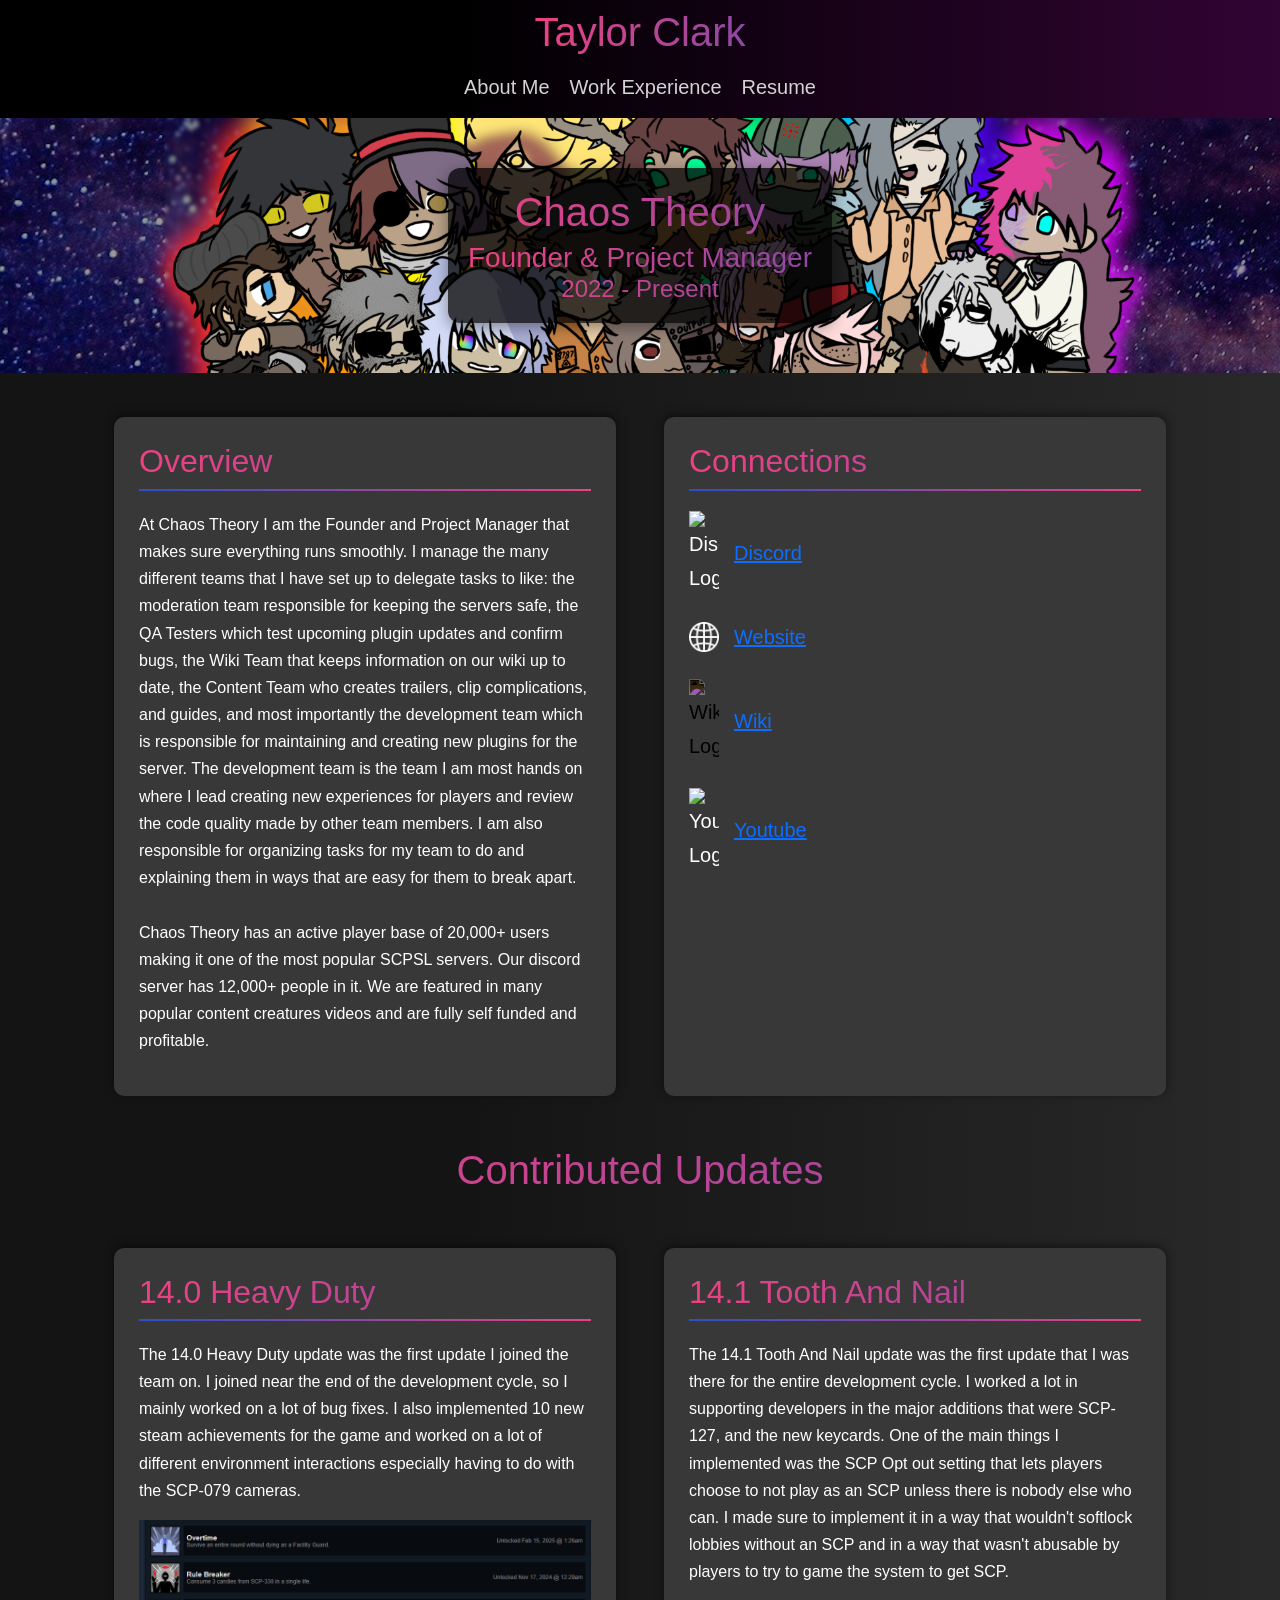
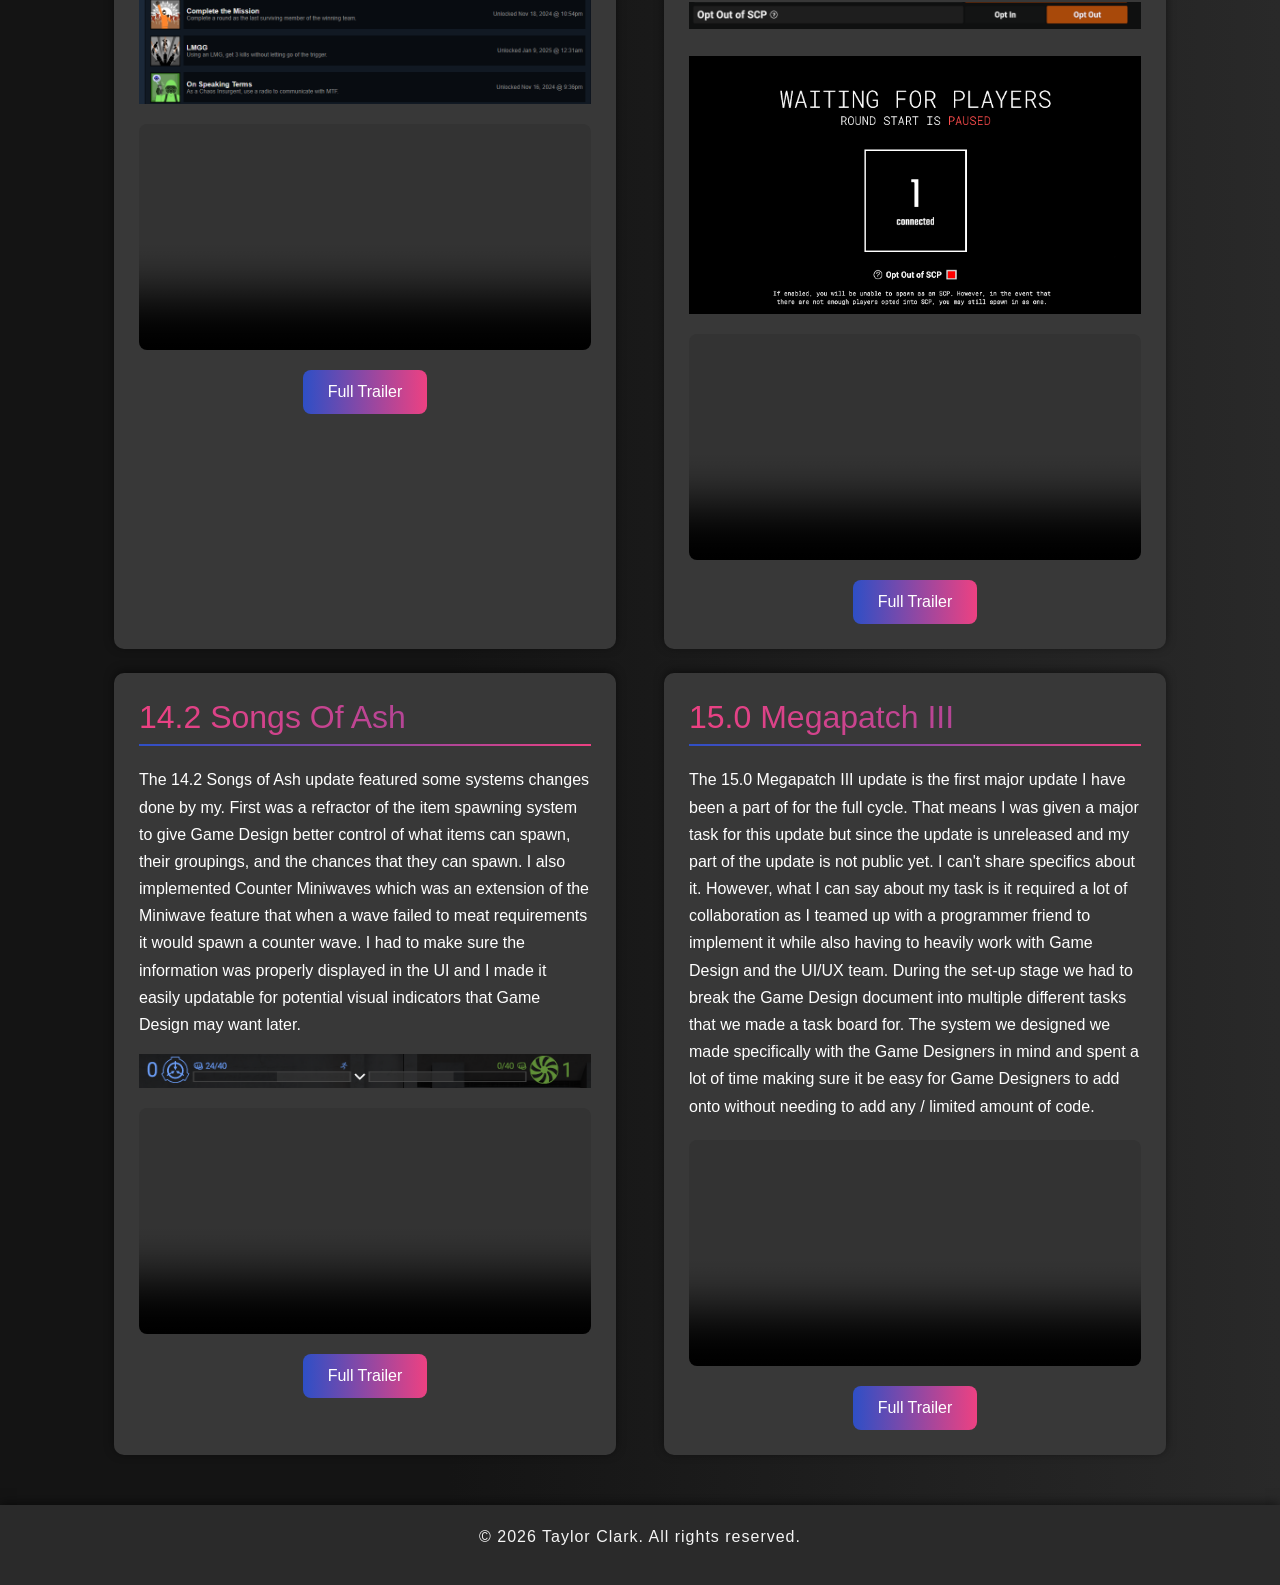
==== chaostheory.html @ 3a12a205 "chaos theory banner, overview, and connections section" ====
<!doctype html>
<html lang="en">

<!--
WRITTEN BY: Taylor Clark
EMAIL: clarktm1@uci.edu
-->

<head>
    <meta charset="utf-8">
    <meta name="author" content="Taylor Clark">
    <meta name="description" content="Chaos Theory Experience">
    <link rel="stylesheet" href="https://cdn.jsdelivr.net/npm/bootstrap@5.3.3/dist/css/bootstrap.min.css" integrity="sha384-QWTKZyjpPEjISv5WaRU9OFeRpok6YctnYmDr5pNlyT2bRjXh0JMhjY6hW+ALEwIH" crossorigin="anonymous">
    <link rel="stylesheet" href="style.css">
    <meta name="viewport" content="width=device-width, initial-scale=1">
    <title>Chaos Theory</title>
</head>

<body>
<header class="sticky-top">
    <nav class="navbar purple-black-gradient">
        <section class="container-fluid top-bar">
            <h1>Taylor Clark</h1>

            <ul class="navbar-nav navigation flex-row">
                <li class="nav-item">
                    <a class="nav-link" href="index.html">About Me</a>
                </li>
                <li class="nav-item">
                    <a class="nav-link" href="work_experience.html">Work Experience</a>
                </li>
                <li class="nav-item">
                    <a class="nav-link" href="resume.html">Resume</a>
                </li>
            </ul>
        </section>
    </nav>
</header>

<main>
    <section class="chaos-theory-banner">
        <div class="content-box ">
            <h1 class="subpage-headers">Chaos Theory</h1>
            <h3 class="secondary-subpage-headers">Founder & Project Manager</h3>
            <h4 class="secondary-subpage-headers">2022 - Present</h4>
        </div>
    </section>

    <div class="container-fluid px-4 px-lg-8">
        <section class="row gx-5 gy-4 info-container page-container about-row">
            <section class="col-md-12 col-lg-6">
                <section class="about-box">
                    <div class="about-title">
                        <h2>Overview</h2>
                        <div class="title-line"></div>
                    </div>
                    <p>
                        At Chaos Theory I am the Founder and Project Manager that makes sure everything runs smoothly.
                        I manage the many different teams that I have set up to delegate tasks to like: the moderation team
                        responsible for keeping the servers safe, the QA Testers which test upcoming plugin updates and
                        confirm bugs, the Wiki Team that keeps information on our wiki up to date, the Content Team who
                        creates trailers, clip complications, and guides, and most importantly the development team which
                        is responsible for maintaining and creating new plugins for the server. The development team is
                        the team I am most hands on where I lead creating new experiences for players and review the code
                        quality made by other team members. I am also responsible for organizing tasks for my team to do
                        and explaining them in ways that are easy for them to break apart.
                        <br>
                        <br>
                        Chaos Theory has an active player base of 20,000+ users making it one of the most popular SCPSL
                        servers. Our discord server has 12,000+ people in it. We are featured in many popular content
                        creatures videos and are fully self funded and profitable.
                    </p>
                </section>
            </section>

            <section class="col-md-12 col-lg-6">
                <section class="about-box">
                    <div class="about-title">
                        <h2>Connections</h2>
                        <div class="title-line"></div>
                    </div>
                    <address class="connection-item">
                        <img src="https://cdn-icons-png.flaticon.com/512/2111/2111370.png" alt="Discord Logo">
                        <a href="https://discord.com/invite/chaostheory" target="_blank">Discord</a>
                    </address>
                    <address class="connection-item">
                        <img class="invert-color" src="images/globe.png" alt="Website Logo">
                        <a href="https://chaostheoryscp.com/" target="_blank">Website</a>
                    </address>
                    <address class="connection-item">
                        <img class="invert-color" src="images/encyclopedia.png" alt="Wiki Logo">
                        <a href="https://wiki.chaostheoryscp.com/" target="_blank">Wiki</a>
                    </address>
                    <address class="connection-item">
                        <img src="https://cdn-icons-png.flaticon.com/512/1384/1384060.png" alt="Youtube Logo">
                        <a href="https://www.youtube.com/@chaostheoryscp" target="_blank">Youtube</a>
                    </address>
                </section>
            </section>

            <h1 class="floating-headers">Contributed Updates</h1>
            <section class="col-md-12 col-lg-6">
                <section class="about-box">
                    <div class="about-title">
                        <h2>14.0 Heavy Duty</h2>
                        <div class="title-line"></div>
                    </div>
                    <p>
                        The 14.0 Heavy Duty update was the first update I joined the team on. I joined near the end
                        of the development cycle, so I mainly worked on a lot of bug fixes. I also implemented 10 new
                        steam achievements for the game and worked on a lot of different environment interactions
                        especially having to do with the SCP-079 cameras.
                    </p>

                    <img src="images/achievements.png" alt="Showcase of Achievements Taylor implemented in SCPSL.">

                    <video class="video" controls  aria-label="14.0 Heavy Duty Trailer">
                        <source src="videos/HeavyDutyTrailer.mp4" type="video/mp4">

                        Sorry, your browser doesn't support HTML5 video.
                        You can <a href="videos/HeavyDutyTrailer.mp4">download the video</a>
                        instead.
                    </video>

                    <a href="https://youtu.be/aLI9t8GYOzk?si=n07PPAjN-W9V84Wl" target="_blank" class="btn more-info-btn">
                        Full Trailer
                    </a>
                </section>
            </section>

            <section class="col-md-12 col-lg-6">
                <section class="about-box">
                    <div class="about-title">
                        <h2>14.1 Tooth And Nail</h2>
                        <div class="title-line"></div>
                    </div>
                    <p>
                        The 14.1 Tooth And Nail update was the first update that I was there for the entire development cycle.
                        I worked a lot in supporting developers in the major additions that were SCP-127, and the new keycards.
                        One of the main things I implemented was the SCP Opt out setting that lets players choose to not play
                        as an SCP unless there is nobody else who can. I made sure to implement it in a way that wouldn't softlock
                        lobbies without an SCP and in a way that wasn't abusable by players to try to game the system to get SCP.
                    </p>

                    <img src="images/OptOutSetting.png" alt="The SCP Opt Out setting.">
                    <br>
                    <img src="images/InGameOptOut.png" alt="The SCP Opt Out in the waiting for players menu.">

                    <video class="video" controls  aria-label="14.1 Tooth And Nail Trailer">
                        <source src="videos/ToothAndNailTrailer.mp4" type="video/mp4">

                        Sorry, your browser doesn't support HTML5 video.
                        You can <a href="videos/ToothAndNailTrailer.mp4">download the video</a>
                        instead.
                    </video>

                    <a href="https://www.youtube.com/watch?v=jAow1A6c5iw" target="_blank" class="btn more-info-btn">
                        Full Trailer
                    </a>
                </section>
            </section>

            <section class="col-md-12 col-lg-6">
                <section class="about-box">
                    <div class="about-title">
                        <h2>14.2 Songs Of Ash</h2>
                        <div class="title-line"></div>
                    </div>
                    <p>
                        The 14.2 Songs of Ash update featured some systems changes done by my. First was a refractor of the
                        item spawning system to give Game Design better control of what items can spawn, their groupings,
                        and the chances that they can spawn. I also implemented Counter Miniwaves which was an extension of
                        the Miniwave feature that when a wave failed to meat requirements it would spawn a counter wave.
                        I had to make sure the information was properly displayed in the UI and I made it easily updatable
                        for potential visual indicators that Game Design may want later.
                    </p>

                    <img src="images/SpawningUI.png" alt="The spawning UI.">

                    <video class="video" controls  aria-label="14.2 Songs Of Ash Trailer">
                        <source src="videos/SongsOfAshTrailer.mp4" type="video/mp4">

                        Sorry, your browser doesn't support HTML5 video.
                        You can <a href="videos/SongsOfAshTrailer.mp4">download the video</a>
                        instead.
                    </video>

                    <a href="https://youtu.be/UJ3JZ_qkdPk?si=FWY4qtuZI3A_daVr" target="_blank" class="btn more-info-btn">
                        Full Trailer
                    </a>
                </section>
            </section>

            <section class="col-md-12 col-lg-6">
                <section class="about-box">
                    <div class="about-title">
                        <h2>15.0 Megapatch III</h2>
                        <div class="title-line"></div>
                    </div>
                    <p>
                        The 15.0 Megapatch III update is the first major update I have been a part of for the full cycle.
                        That means I was given a major task for this update but since the update is unreleased and my part
                        of the update is not public yet. I can't share specifics about it. However, what I can say about my
                        task is it required a lot of collaboration as I teamed up with a programmer friend to implement it
                        while also having to heavily work with Game Design and the UI/UX team. During the set-up stage
                        we had to break the Game Design document into multiple different tasks that we made a task board for.
                        The system we designed we made specifically with the Game Designers in mind and spent a lot of time
                        making sure it be easy for Game Designers to add onto without needing to add any / limited amount of code.
                    </p>

                    <video class="video" controls  aria-label="15.0 Megapatch III Trailer">
                        <source src="videos/MegapatchIIITrailer.mp4" type="video/mp4">

                        Sorry, your browser doesn't support HTML5 video.
                        You can <a href="videos/MegapatchIIITrailer.mp4">download the video</a>
                        instead.
                    </video>

                    <a href="https://youtu.be/OaZKmlEB6w8?si=xl-ljCcSuPhFt-HS" target="_blank" class="btn more-info-btn">
                        Full Trailer
                    </a>
                </section>
            </section>

        </section>
    </div>
</main>

<footer>
    <p>&copy; 2026 Taylor Clark. All rights reserved.</p>
</footer>
</body>
</html>
---- style.css ----
body {
    font-family: 'Raleway', sans-serif;
    background: linear-gradient(
            to right,
            #141414 0%,
            #141414 35%,
            #292929 100%);
    min-height: 100vh;
    display: flex;
    flex-direction: column;
}

main {
    flex: 1;
}

.purple-black-gradient {
    background: linear-gradient(
            to right,
            black 0%,
            black 35%,
            #310433 100%);
}

.scpsl-banner {
    background-image: url("images/scpsl_banner.jpg");
    background-size: cover;
    background-position: center;
    background-repeat: no-repeat;

    width: 100%;
    min-height: 200px;

    display: flex;
    align-items: center;
    justify-content: center;

    text-align: center;
}

.chaos-theory-banner {
    background-image: url("images/ChaosTheoryBanner.png");
    background-size: cover;
    background-position: center 30%;
    background-repeat: no-repeat;

    width: 100%;
    min-height: 200px;

    display: flex;
    align-items: center;
    justify-content: center;
    padding: 50px;

    text-align: center;
}

.content-box {
    padding: 20px;
    background: rgba(0, 0, 0, 0.75);
    border-radius: 12px;
    box-shadow: 0 4px 15px rgba(0, 0, 0, 0.4);
    text-align: center;
}

.top-bar {
    display: flex;
    flex-direction: column;
    align-items: center;
}

.navigation {
    gap: 20px;
    font-size: 20px;
}

.navigation .nav-link {
    color: #D3D3D3;
    transition: color 0.2s ease;
}

.navigation .nav-link:hover {
    color: #A9A9A9;
}

.navigation .nav-link.active {
    color: white;
}

.info-container {
    display: flex;
    justify-content: space-between;
}

.page-container {
    padding-left: 90px;
    padding-right: 90px;
}

.about-box {
    background-color: #383838;
    color: white;
    padding: 25px;
    border-radius: 10px;
    line-height: 1.7;
    text-align: left;
    height: 100%;
    transition: transform 0.3s ease;
    box-shadow: 0 -2px 10px rgba(0, 0, 0, 0.5);
}

.about-box:hover {
    transform: translateY(-8px) scale(1.02);
}

.about-row {
    margin-top: 20px;
}

.about-title {
    margin-bottom: 20px;
}

.about-title h2 {
    margin-bottom: 8px;
}

.title-line {
    height: 2px;
    width: 100%;
    background: linear-gradient(to right, #2E4FC6, #ED4182);
}

.invert-color {
    filter: invert(1);
}

.connection-item {
    display: flex;
    align-items: center;
    justify-content: flex-start;
    font-size: 20px;
    margin: 0 0 25px 0;
}

.connection-item img {
    width: 30px;
    height: 30px;
    margin-right: 15px;
    flex-shrink: 0;
}

.connection-item p {
    margin: 0;
}

.small-box {
    background-color: #383838;
    color: white;
    padding: 25px;
    border-radius: 10px;
    line-height: 1.7;
    text-align: center;
    height: 100%;
    transition: transform 0.3s ease;
    box-shadow: 0 -2px 10px rgba(0, 0, 0, 0.5);
}

.small-box:hover {
    transform: translateY(-8px) scale(1.02);
}

.small-box p {
    margin-bottom: 0;
}

.floating-headers {
    margin-top: 50px;
    margin-bottom: 30px;
    text-align: center;
}

.subpage-headers {
    margin: 0 0 5px;
    text-align: center;
}

.secondary-subpage-headers {
    margin: 0;
    text-align: center;
}

.video {
    display: block;
    width: 100%;
    max-width: 600px;
    height: auto;
    margin: 20px auto 0;
    border-radius: 8px;
}

.youtube-video {
    width: 100%;
    aspect-ratio: 16 / 9;
    margin: 20px auto 0;
}

.youtube-video iframe {
    width: 100%;
    height: 100%;
    border: none;
    border-radius: 8px;
}

.about-box img {
    max-width: 100%;
    height: auto;
    display: block;
}

.more-info-btn {
    display: block;
    width: fit-content;
    margin: 20px auto 0;
    padding: 10px 25px;

    background: linear-gradient(90deg, #2E4FC6, #ED4182);
    color: white;
    border: none;
    border-radius: 8px;

    text-decoration: none;
    transition: transform 0.3s ease, opacity 0.3s ease;
}

.more-info-btn:hover {
    color: white;
    opacity: 0.85;
    transform: translateY(-3px);
}


h1, h2, h3, h4 {
    background: linear-gradient(270deg, #2E4FC6, #ED4182);
    background-size: 200% 200%;
    -webkit-background-clip: text;
    -webkit-text-fill-color: transparent;
    animation: gradient-fade 6s ease infinite;
}

footer {
    margin-top: 50px;
    background: #2a2a2a;
    padding: 20px;
    color: #f5f5f5;
    position: relative;
    width: 100%;
    text-align: center;
    font-size: 1em;
    letter-spacing: 1px;
    box-shadow: 0 -2px 10px rgba(0, 0, 0, 0.5);
}

@keyframes gradient-fade {
    0% {
        background-position: 0 50%;
    }
    50% {
        background-position: 100% 50%;
    }
    100% {
        background-position: 0 50%;
    }
}
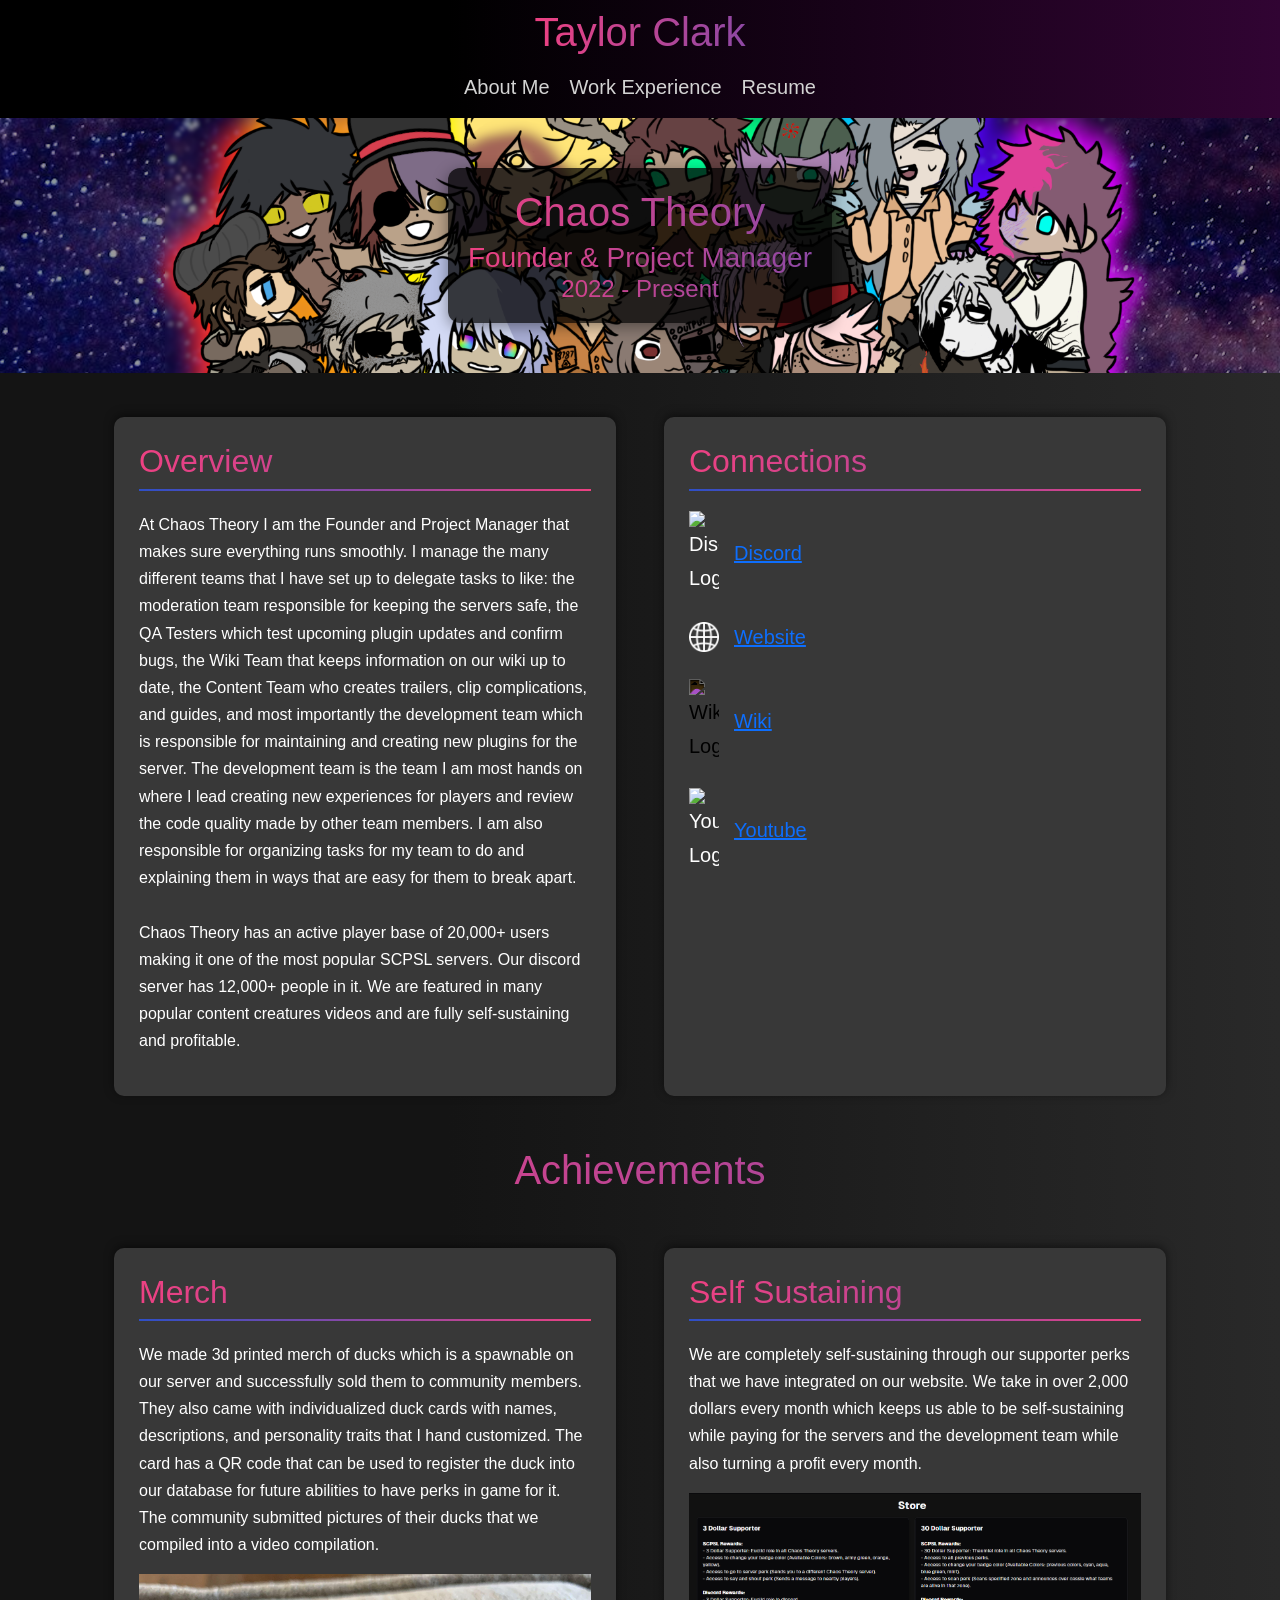
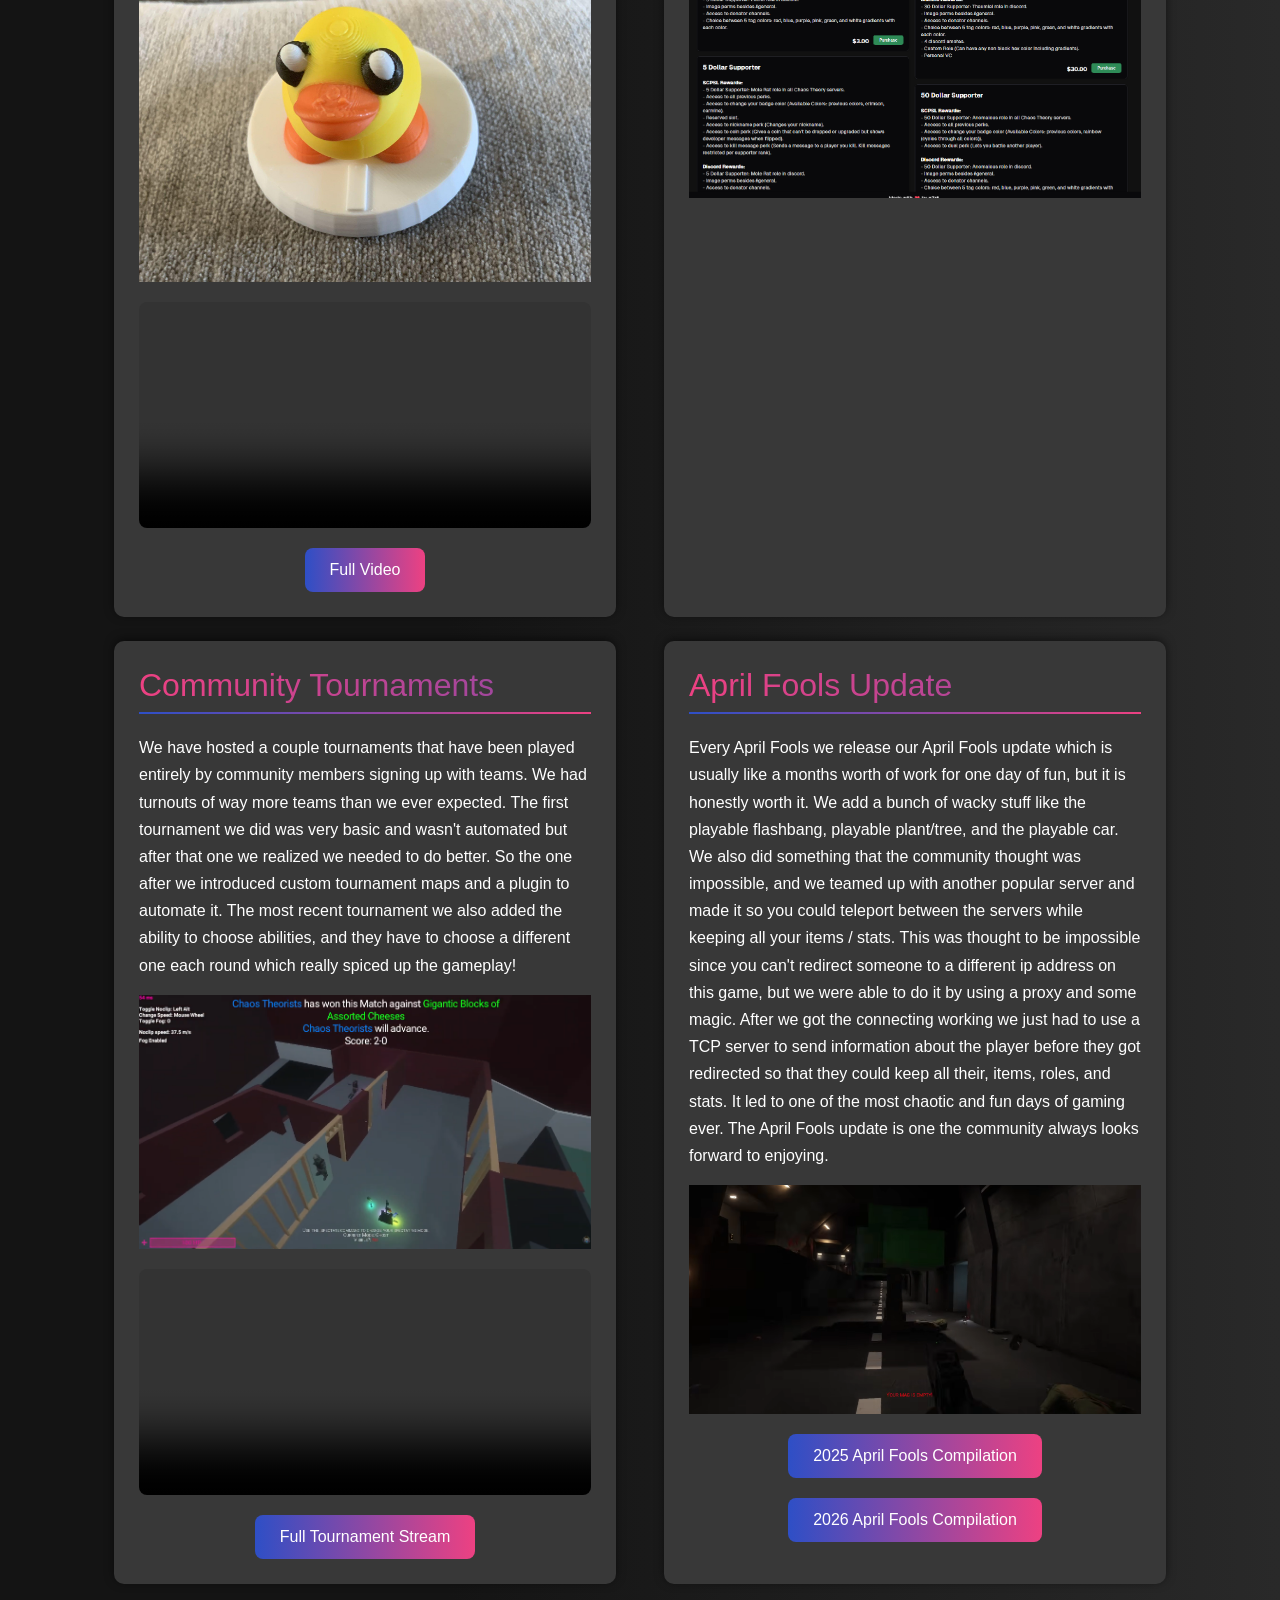
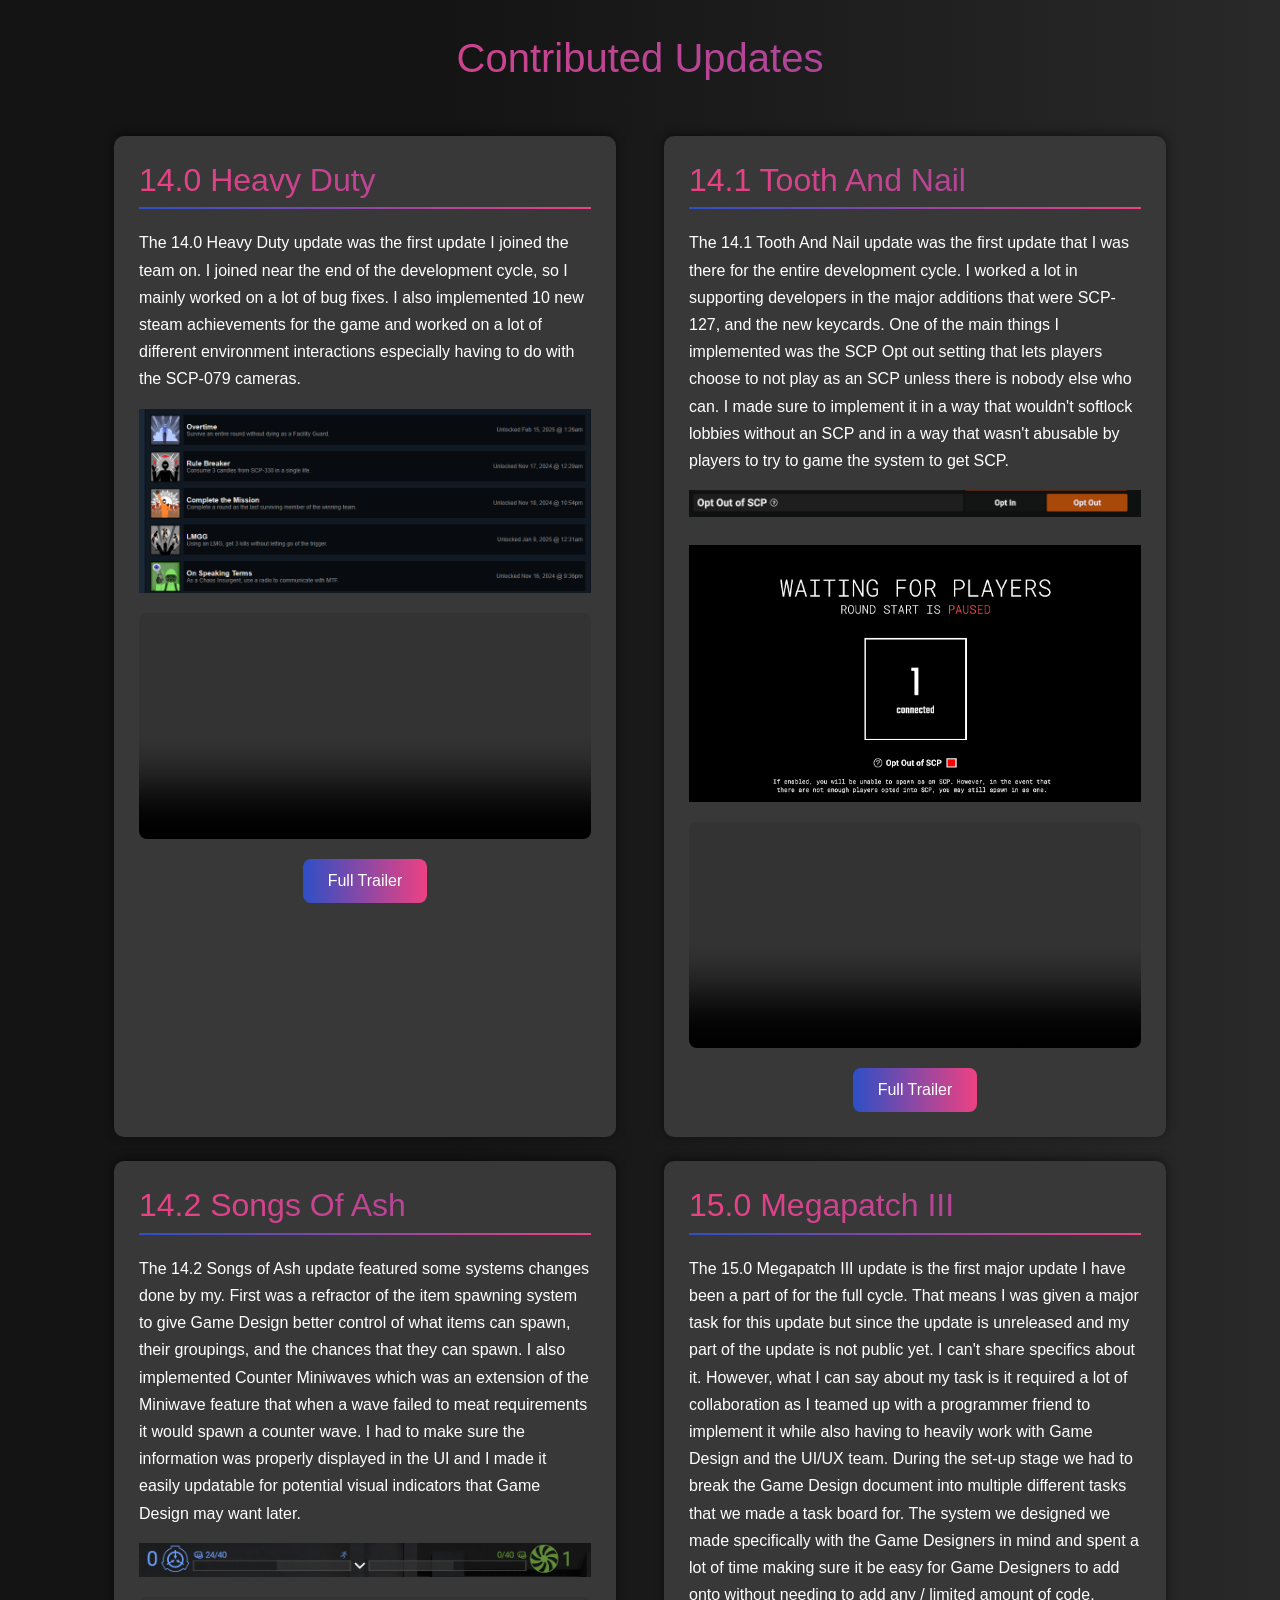
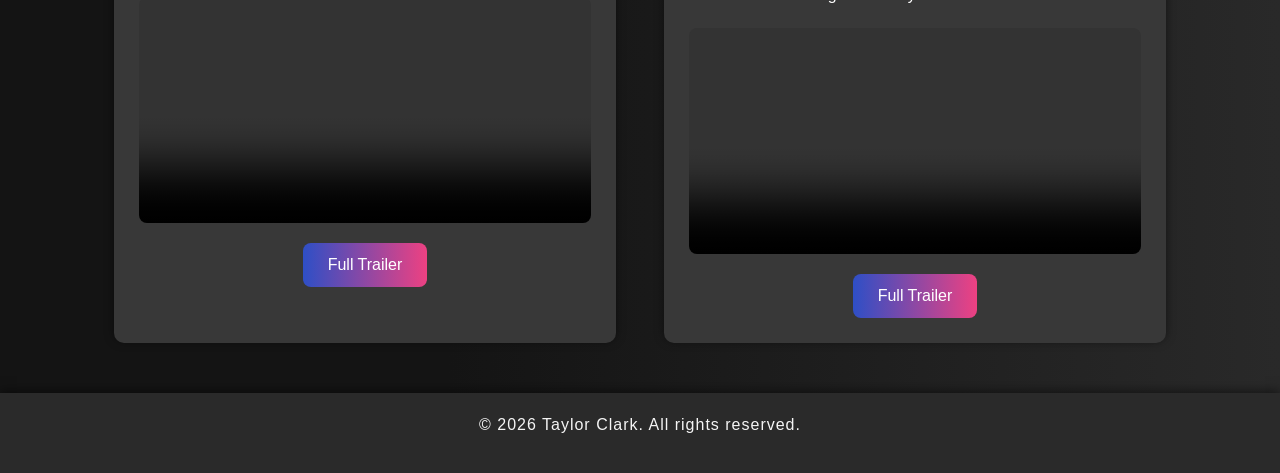
==== commit 3ff7d56e: "add achievements" ====
--- a/chaostheory.html
+++ b/chaostheory.html
@@ -68,7 +68,7 @@
                         <br>
                         Chaos Theory has an active player base of 20,000+ users making it one of the most popular SCPSL
                         servers. Our discord server has 12,000+ people in it. We are featured in many popular content
-                        creatures videos and are fully self funded and profitable.
+                        creatures videos and are fully self-sustaining and profitable.
                     </p>
                 </section>
             </section>
@@ -98,6 +98,115 @@
                 </section>
             </section>
 
+            <h1 class="floating-headers">Achievements</h1>
+            <section class="col-md-12 col-lg-6">
+                <section class="about-box">
+                    <div class="about-title">
+                        <h2>Merch</h2>
+                        <div class="title-line"></div>
+                    </div>
+                    <p>
+                        We made 3d printed merch of ducks which is a spawnable on our server and successfully sold them
+                        to community members. They also came with individualized duck cards with names, descriptions,
+                        and personality traits that I hand customized. The card has a QR code that can be used to register
+                        the duck into our database for future abilities to have perks in game for it. The community
+                        submitted pictures of their ducks that we compiled into a video compilation.
+                    </p>
+
+                    <img src="images/DuckMerch.png" alt="Duck Merch.">
+
+                    <video class="video" controls  aria-label="Duck Merch Compilation">
+                        <source src="videos/MerchCompilation.mp4" type="video/mp4">
+
+                        Sorry, your browser doesn't support HTML5 video.
+                        You can <a href="videos/MerchCompilation.mp4">download the video</a>
+                        instead.
+                    </video>
+
+                    <a href="https://www.youtube.com/watch?v=xW4M3vOkTR4" target="_blank" class="btn more-info-btn">
+                        Full Video
+                    </a>
+                </section>
+            </section>
+
+            <section class="col-md-12 col-lg-6">
+                <section class="about-box">
+                    <div class="about-title">
+                        <h2>Self Sustaining</h2>
+                        <div class="title-line"></div>
+                    </div>
+                    <p>
+                        We are completely self-sustaining through our supporter perks that we have integrated on our website.
+                        We take in over 2,000 dollars every month which keeps us able to be self-sustaining while paying for
+                        the servers and the development team while also turning a profit every month.
+                    </p>
+
+                    <img src="images/StorePage.png" alt="Store Page showcasing supporter perks.">
+                </section>
+            </section>
+
+            <section class="col-md-12 col-lg-6">
+                <section class="about-box">
+                    <div class="about-title">
+                        <h2>Community Tournaments</h2>
+                        <div class="title-line"></div>
+                    </div>
+                    <p>
+                        We have hosted a couple tournaments that have been played entirely by community members signing
+                        up with teams. We had turnouts of way more teams than we ever expected. The first tournament we
+                        did was very basic and wasn't automated but after that one we realized we needed to do better.
+                        So the one after we introduced custom tournament maps and a plugin to automate it. The most recent
+                        tournament we also added the ability to choose abilities, and they have to choose a different one
+                        each round which really spiced up the gameplay!
+                    </p>
+
+                    <img src="images/TournamentScreenshot.png" alt="Screenshot from the Tournament.">
+
+                    <video class="video" controls  aria-label="Tournament Demonstration">
+                        <source src="videos/TournamentDemo.mp4" type="video/mp4">
+
+                        Sorry, your browser doesn't support HTML5 video.
+                        You can <a href="videos/TournamentDemo.mp4">download the video</a>
+                        instead.
+                    </video>
+
+                    <a href="https://www.youtube.com/live/VeZpamTlN48?si=c21M3wDBYgr09LFf" target="_blank" class="btn more-info-btn">
+                        Full Tournament Stream
+                    </a>
+                </section>
+            </section>
+
+            <section class="col-md-12 col-lg-6">
+                <section class="about-box">
+                    <div class="about-title">
+                        <h2>April Fools Update</h2>
+                        <div class="title-line"></div>
+                    </div>
+                    <p>
+                        Every April Fools we release our April Fools update which is usually like a months worth of work
+                        for one day of fun, but it is honestly worth it. We add a bunch of wacky stuff like the playable
+                        flashbang, playable plant/tree, and the playable car. We also did something that the community
+                        thought was impossible, and we teamed up with another popular server and made it so you could
+                        teleport between the servers while keeping all your items / stats. This was thought to be impossible
+                        since you can't redirect someone to a different ip address on this game, but we were able to do it
+                        by using a proxy and some magic. After we got the connecting working we just had to use a TCP server
+                        to send information about the player before they got redirected so that they could keep all their,
+                        items, roles, and stats. It led to one of the most chaotic and fun days of gaming ever. The
+                        April Fools update is one the community always looks forward to enjoying.
+                    </p>
+
+                    <img src="images/TreeAndCar.png" alt="Screenshot of the April Fools Tree and Car.">
+
+                    <a href="https://youtu.be/hUpsrLMxHRw?si=KavT8Zpk__A1poMM" target="_blank" class="btn more-info-btn">
+                        2025 April Fools Compilation
+                    </a>
+                    <a href="https://youtu.be/5ej3oO2aF6I?si=jPkeIOVr5VSZmfUv" target="_blank" class="btn more-info-btn">
+                        2026 April Fools Compilation
+                    </a>
+                </section>
+            </section>
+
+
             <h1 class="floating-headers">Contributed Updates</h1>
             <section class="col-md-12 col-lg-6">
                 <section class="about-box">
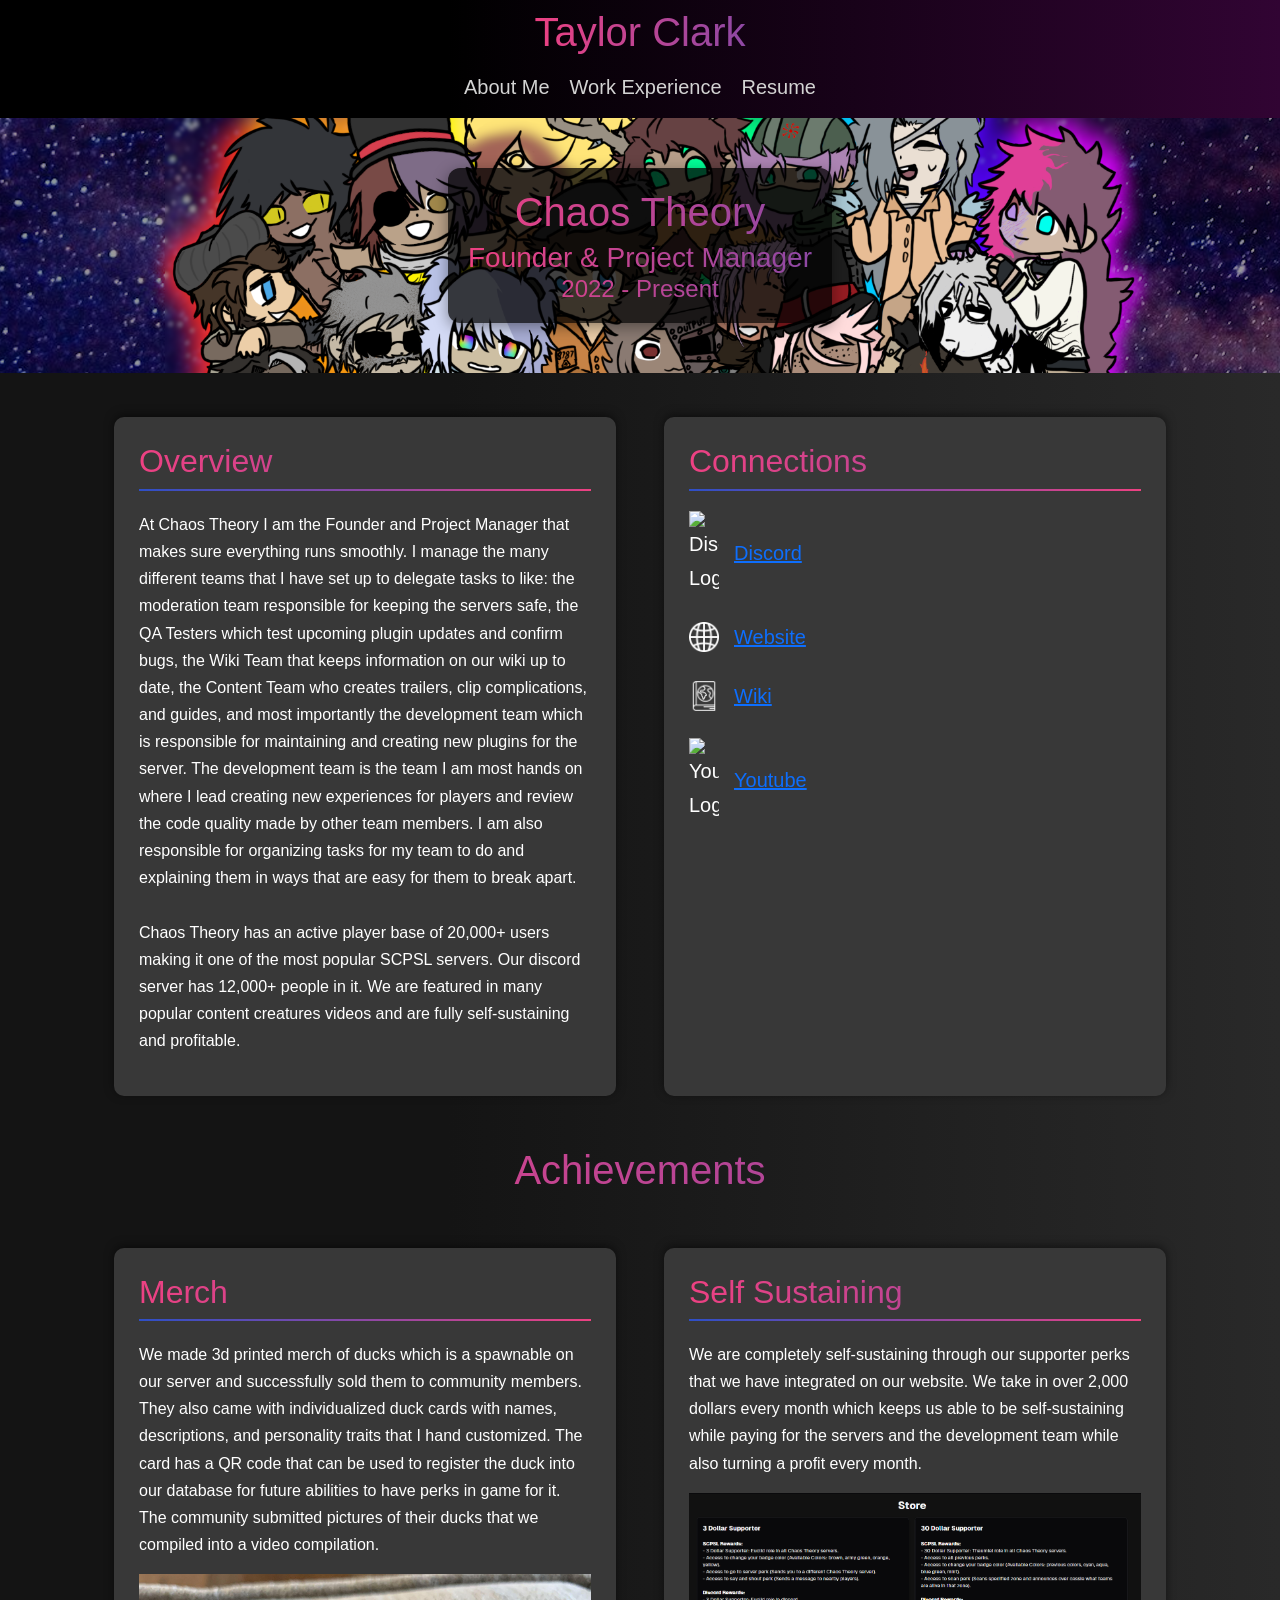
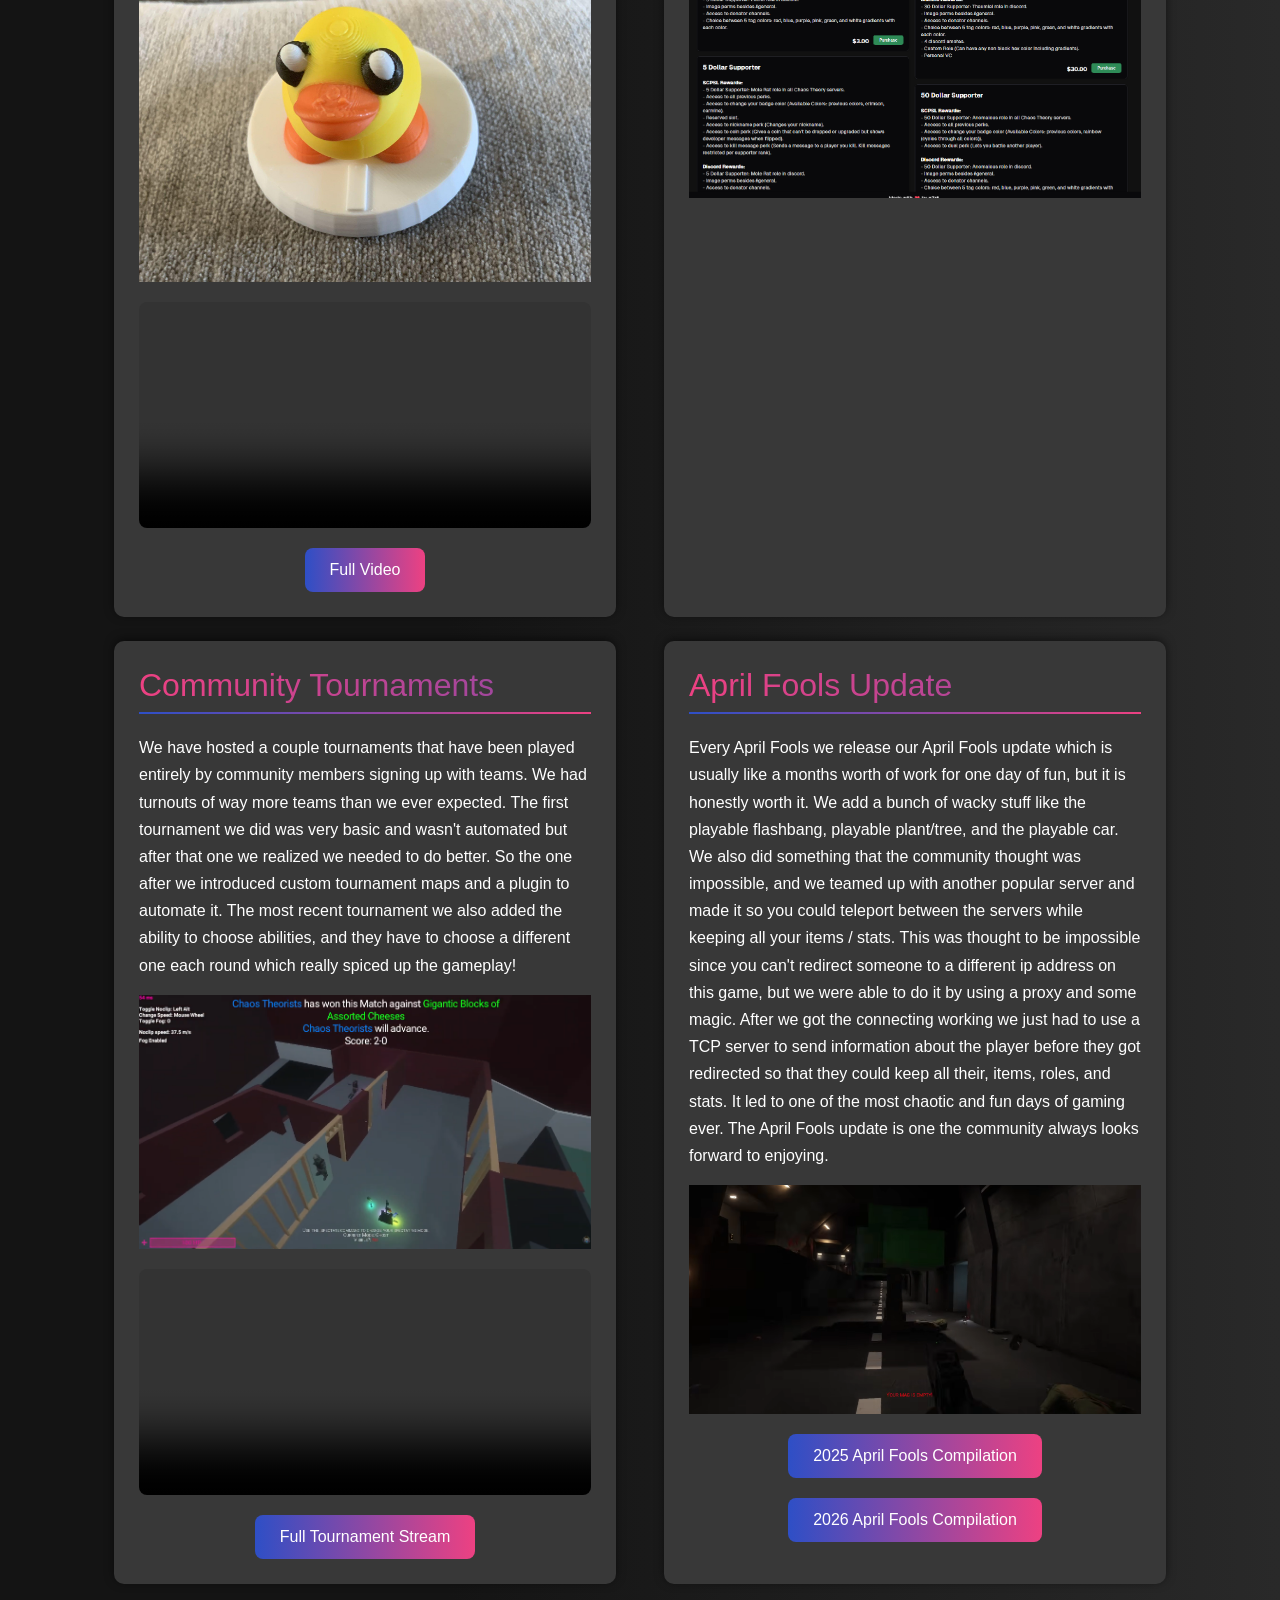
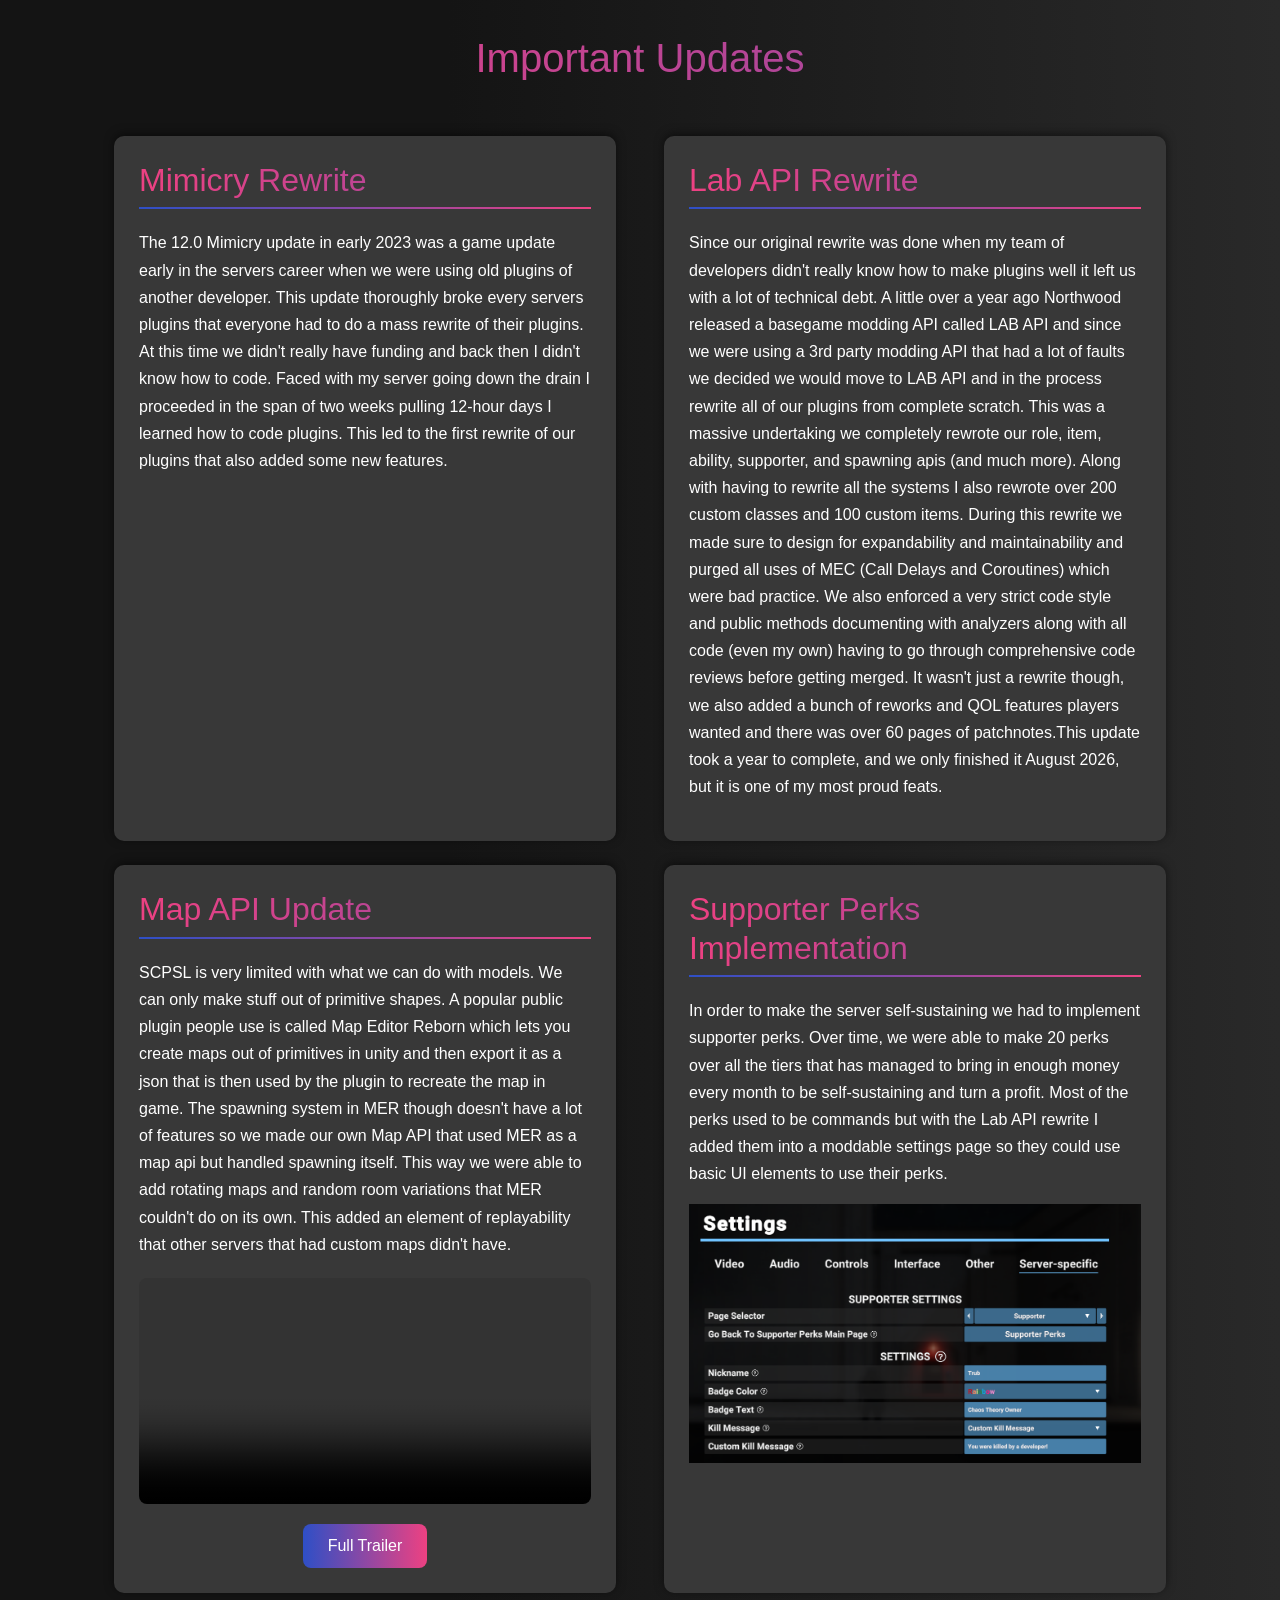
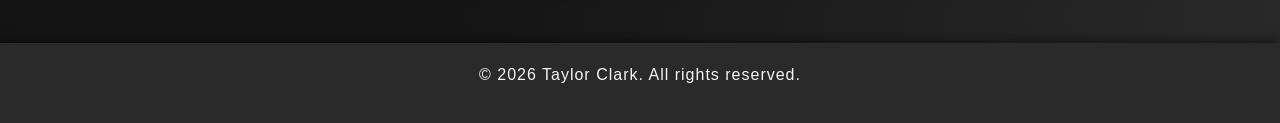
==== commit 16fdb227: "add important updates section" ====
--- a/chaostheory.html
+++ b/chaostheory.html
@@ -207,31 +207,73 @@
             </section>
 
 
-            <h1 class="floating-headers">Contributed Updates</h1>
-            <section class="col-md-12 col-lg-6">
-                <section class="about-box">
-                    <div class="about-title">
-                        <h2>14.0 Heavy Duty</h2>
-                        <div class="title-line"></div>
-                    </div>
-                    <p>
-                        The 14.0 Heavy Duty update was the first update I joined the team on. I joined near the end
-                        of the development cycle, so I mainly worked on a lot of bug fixes. I also implemented 10 new
-                        steam achievements for the game and worked on a lot of different environment interactions
-                        especially having to do with the SCP-079 cameras.
-                    </p>
-
-                    <img src="images/achievements.png" alt="Showcase of Achievements Taylor implemented in SCPSL.">
-
-                    <video class="video" controls  aria-label="14.0 Heavy Duty Trailer">
-                        <source src="videos/HeavyDutyTrailer.mp4" type="video/mp4">
+            <h1 class="floating-headers">Important Updates</h1>
+            <section class="col-md-12 col-lg-6">
+                <section class="about-box">
+                    <div class="about-title">
+                        <h2>Mimicry Rewrite</h2>
+                        <div class="title-line"></div>
+                    </div>
+                    <p>
+                        The 12.0 Mimicry update in early 2023 was a game update early in the servers career when we were using old plugins
+                        of another developer. This update thoroughly broke every servers plugins that everyone had to do
+                        a mass rewrite of their plugins. At this time we didn't really have funding and back then I didn't
+                        know how to code. Faced with my server going down the drain I proceeded in the span of two weeks
+                        pulling 12-hour days I learned how to code plugins. This led to the first rewrite of our plugins
+                        that also added some new features.
+                    </p>
+                </section>
+            </section>
+
+            <section class="col-md-12 col-lg-6">
+                <section class="about-box">
+                    <div class="about-title">
+                        <h2>Lab API Rewrite</h2>
+                        <div class="title-line"></div>
+                    </div>
+                    <p>
+                        Since our original rewrite was done when my team of developers didn't really know how to make
+                        plugins well it left us with a lot of technical debt. A little over a year ago Northwood released
+                        a basegame modding API called LAB API and since we were using a 3rd party modding API that had
+                        a lot of faults we decided we would move to LAB API and in the process rewrite all of our plugins
+                        from complete scratch. This was a massive undertaking we completely rewrote our role, item, ability,
+                        supporter, and spawning apis (and much more). Along with having to rewrite all the systems I also
+                        rewrote over 200 custom classes and 100 custom items. During this rewrite we made sure to design
+                        for expandability and maintainability and purged all uses of MEC (Call Delays and Coroutines) which
+                        were bad practice. We also enforced a very strict code style and public methods documenting with
+                        analyzers along with all code (even my own) having to go through comprehensive code reviews before
+                        getting merged. It wasn't just a rewrite though, we also added a bunch of reworks and QOL features
+                        players wanted and there was over 60 pages of patchnotes.This update took a year to complete,
+                        and we only finished it August 2026, but it is one of my most proud feats.
+                    </p>
+                </section>
+            </section>
+
+            <section class="col-md-12 col-lg-6">
+                <section class="about-box">
+                    <div class="about-title">
+                        <h2>Map API Update</h2>
+                        <div class="title-line"></div>
+                    </div>
+                    <p>
+                        SCPSL is very limited with what we can do with models. We can only make stuff out of primitive
+                        shapes. A popular public plugin people use is called Map Editor Reborn which lets you create
+                        maps out of primitives in unity and then export it as a json that is then used by the plugin
+                        to recreate the map in game. The spawning system in MER though doesn't have a lot of features
+                        so we made our own Map API that used MER as a map api but handled spawning itself. This way we
+                        were able to add rotating maps and random room variations that MER couldn't do on its own. This
+                        added an element of replayability that other servers that had custom maps didn't have.
+                    </p>
+
+                    <video class="video" controls  aria-label="Trailer of a plugin update I worked on for Chaos Theory.">>
+                        <source src="videos/MapApiTrailer.mp4" type="video/mp4">
 
                         Sorry, your browser doesn't support HTML5 video.
-                        You can <a href="videos/HeavyDutyTrailer.mp4">download the video</a>
+                        You can <a href="videos/MapApiTrailer.mp4">download the video</a>
                         instead.
                     </video>
 
-                    <a href="https://youtu.be/aLI9t8GYOzk?si=n07PPAjN-W9V84Wl" target="_blank" class="btn more-info-btn">
+                    <a href="https://www.youtube.com/watch?v=EFz2POa_9aY" target="_blank" class="btn more-info-btn">
                         Full Trailer
                     </a>
                 </section>
@@ -240,94 +282,18 @@
             <section class="col-md-12 col-lg-6">
                 <section class="about-box">
                     <div class="about-title">
-                        <h2>14.1 Tooth And Nail</h2>
-                        <div class="title-line"></div>
-                    </div>
-                    <p>
-                        The 14.1 Tooth And Nail update was the first update that I was there for the entire development cycle.
-                        I worked a lot in supporting developers in the major additions that were SCP-127, and the new keycards.
-                        One of the main things I implemented was the SCP Opt out setting that lets players choose to not play
-                        as an SCP unless there is nobody else who can. I made sure to implement it in a way that wouldn't softlock
-                        lobbies without an SCP and in a way that wasn't abusable by players to try to game the system to get SCP.
-                    </p>
-
-                    <img src="images/OptOutSetting.png" alt="The SCP Opt Out setting.">
-                    <br>
-                    <img src="images/InGameOptOut.png" alt="The SCP Opt Out in the waiting for players menu.">
-
-                    <video class="video" controls  aria-label="14.1 Tooth And Nail Trailer">
-                        <source src="videos/ToothAndNailTrailer.mp4" type="video/mp4">
-
-                        Sorry, your browser doesn't support HTML5 video.
-                        You can <a href="videos/ToothAndNailTrailer.mp4">download the video</a>
-                        instead.
-                    </video>
-
-                    <a href="https://www.youtube.com/watch?v=jAow1A6c5iw" target="_blank" class="btn more-info-btn">
-                        Full Trailer
-                    </a>
-                </section>
-            </section>
-
-            <section class="col-md-12 col-lg-6">
-                <section class="about-box">
-                    <div class="about-title">
-                        <h2>14.2 Songs Of Ash</h2>
-                        <div class="title-line"></div>
-                    </div>
-                    <p>
-                        The 14.2 Songs of Ash update featured some systems changes done by my. First was a refractor of the
-                        item spawning system to give Game Design better control of what items can spawn, their groupings,
-                        and the chances that they can spawn. I also implemented Counter Miniwaves which was an extension of
-                        the Miniwave feature that when a wave failed to meat requirements it would spawn a counter wave.
-                        I had to make sure the information was properly displayed in the UI and I made it easily updatable
-                        for potential visual indicators that Game Design may want later.
-                    </p>
-
-                    <img src="images/SpawningUI.png" alt="The spawning UI.">
-
-                    <video class="video" controls  aria-label="14.2 Songs Of Ash Trailer">
-                        <source src="videos/SongsOfAshTrailer.mp4" type="video/mp4">
-
-                        Sorry, your browser doesn't support HTML5 video.
-                        You can <a href="videos/SongsOfAshTrailer.mp4">download the video</a>
-                        instead.
-                    </video>
-
-                    <a href="https://youtu.be/UJ3JZ_qkdPk?si=FWY4qtuZI3A_daVr" target="_blank" class="btn more-info-btn">
-                        Full Trailer
-                    </a>
-                </section>
-            </section>
-
-            <section class="col-md-12 col-lg-6">
-                <section class="about-box">
-                    <div class="about-title">
-                        <h2>15.0 Megapatch III</h2>
-                        <div class="title-line"></div>
-                    </div>
-                    <p>
-                        The 15.0 Megapatch III update is the first major update I have been a part of for the full cycle.
-                        That means I was given a major task for this update but since the update is unreleased and my part
-                        of the update is not public yet. I can't share specifics about it. However, what I can say about my
-                        task is it required a lot of collaboration as I teamed up with a programmer friend to implement it
-                        while also having to heavily work with Game Design and the UI/UX team. During the set-up stage
-                        we had to break the Game Design document into multiple different tasks that we made a task board for.
-                        The system we designed we made specifically with the Game Designers in mind and spent a lot of time
-                        making sure it be easy for Game Designers to add onto without needing to add any / limited amount of code.
-                    </p>
-
-                    <video class="video" controls  aria-label="15.0 Megapatch III Trailer">
-                        <source src="videos/MegapatchIIITrailer.mp4" type="video/mp4">
-
-                        Sorry, your browser doesn't support HTML5 video.
-                        You can <a href="videos/MegapatchIIITrailer.mp4">download the video</a>
-                        instead.
-                    </video>
-
-                    <a href="https://youtu.be/OaZKmlEB6w8?si=xl-ljCcSuPhFt-HS" target="_blank" class="btn more-info-btn">
-                        Full Trailer
-                    </a>
+                        <h2>Supporter Perks Implementation</h2>
+                        <div class="title-line"></div>
+                    </div>
+                    <p>
+                        In order to make the server self-sustaining we had to implement supporter perks. Over time, we
+                        were able to make 20 perks over all the tiers that has managed to bring in enough money every
+                        month to be self-sustaining and turn a profit. Most of the perks used to be commands but with
+                        the Lab API rewrite I added them into a moddable settings page so they could use basic UI elements
+                        to use their perks.
+                    </p>
+
+                    <img src="images/SupporterSettings.png" alt="Showcase of some supporter settings.">
                 </section>
             </section>
 
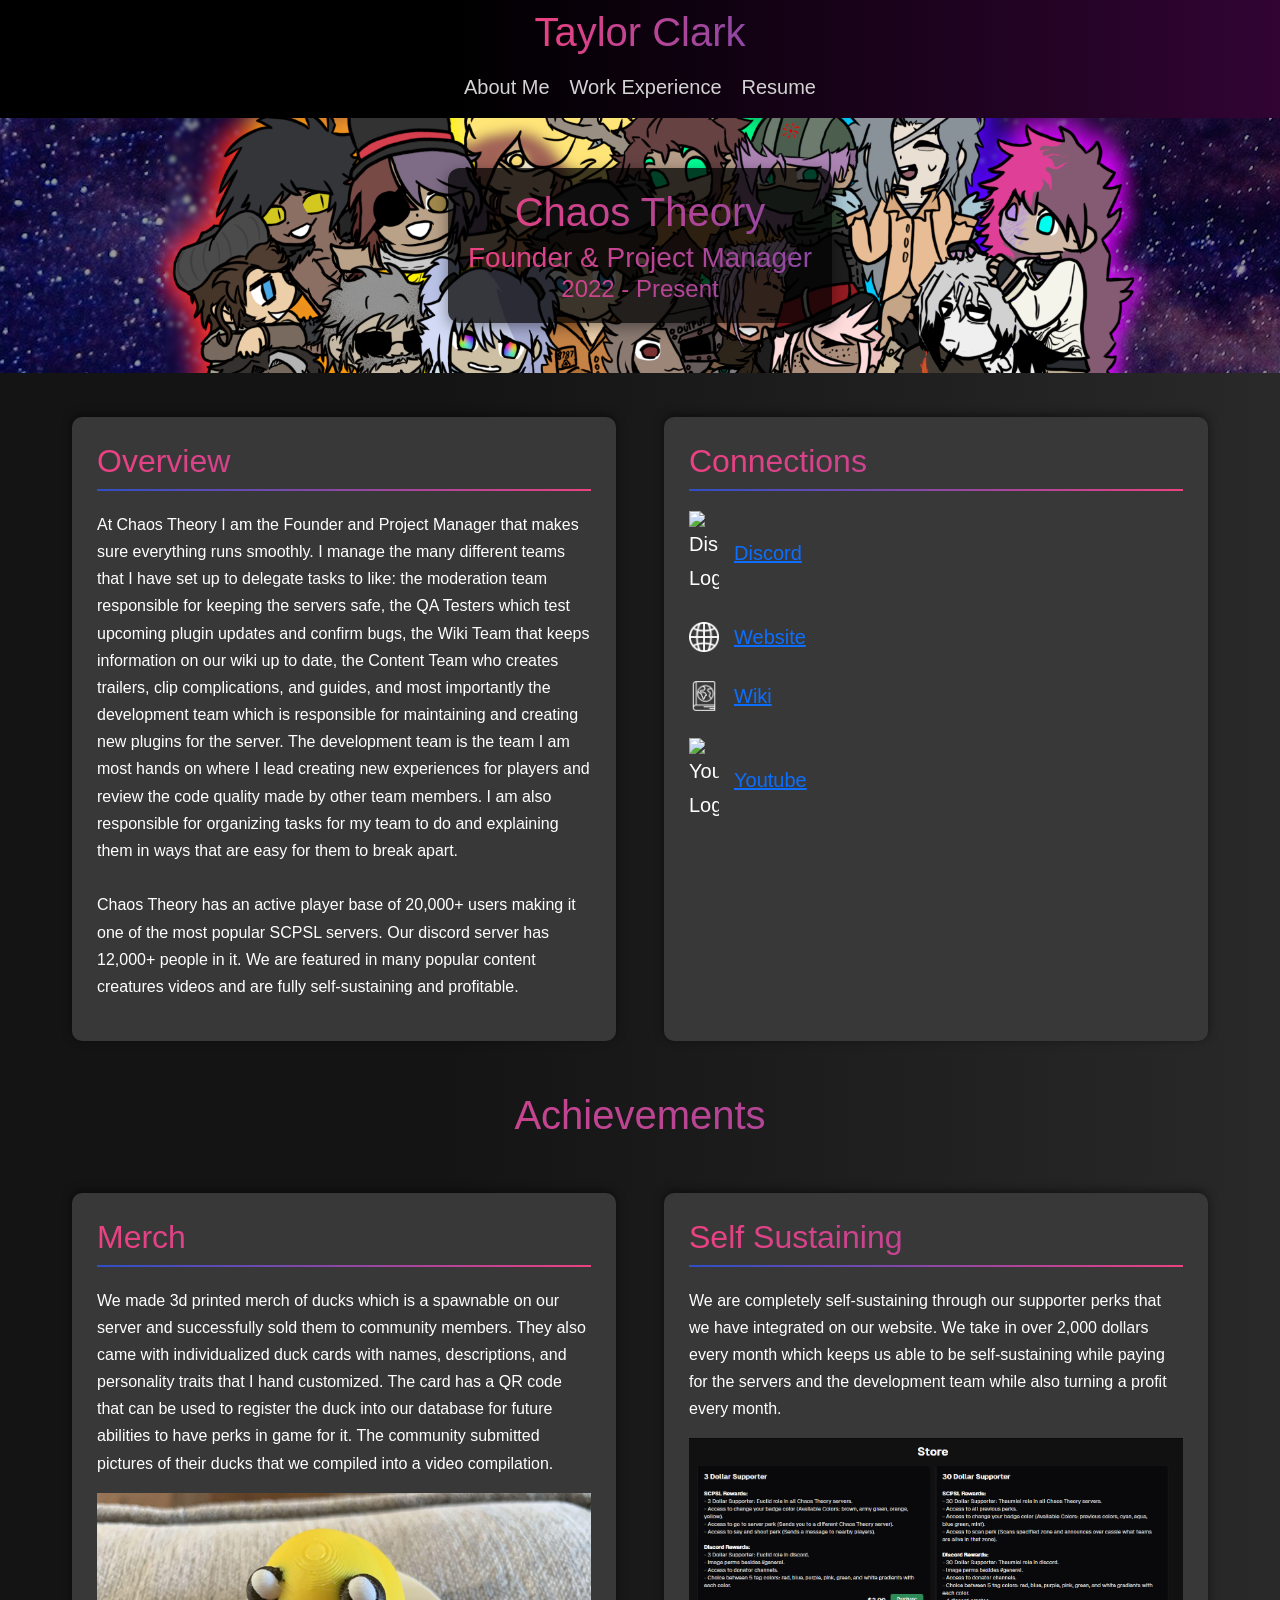
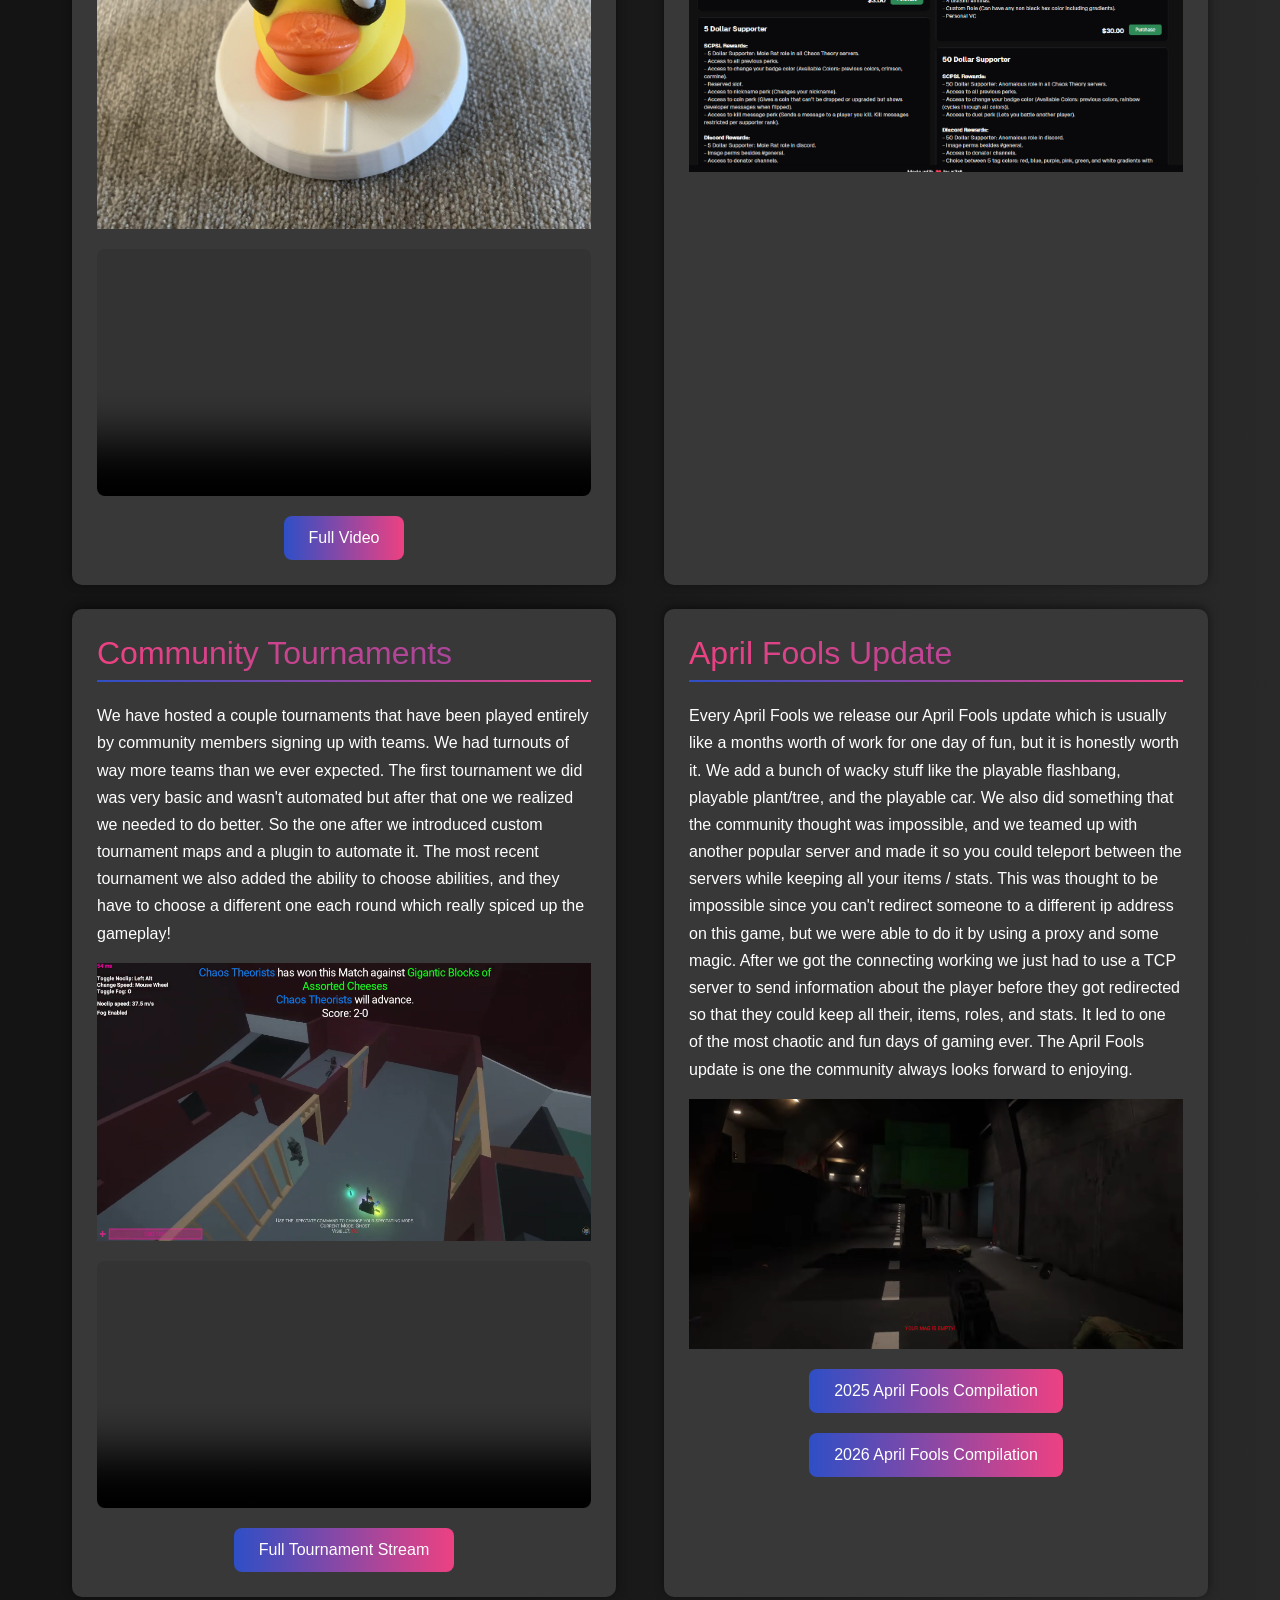
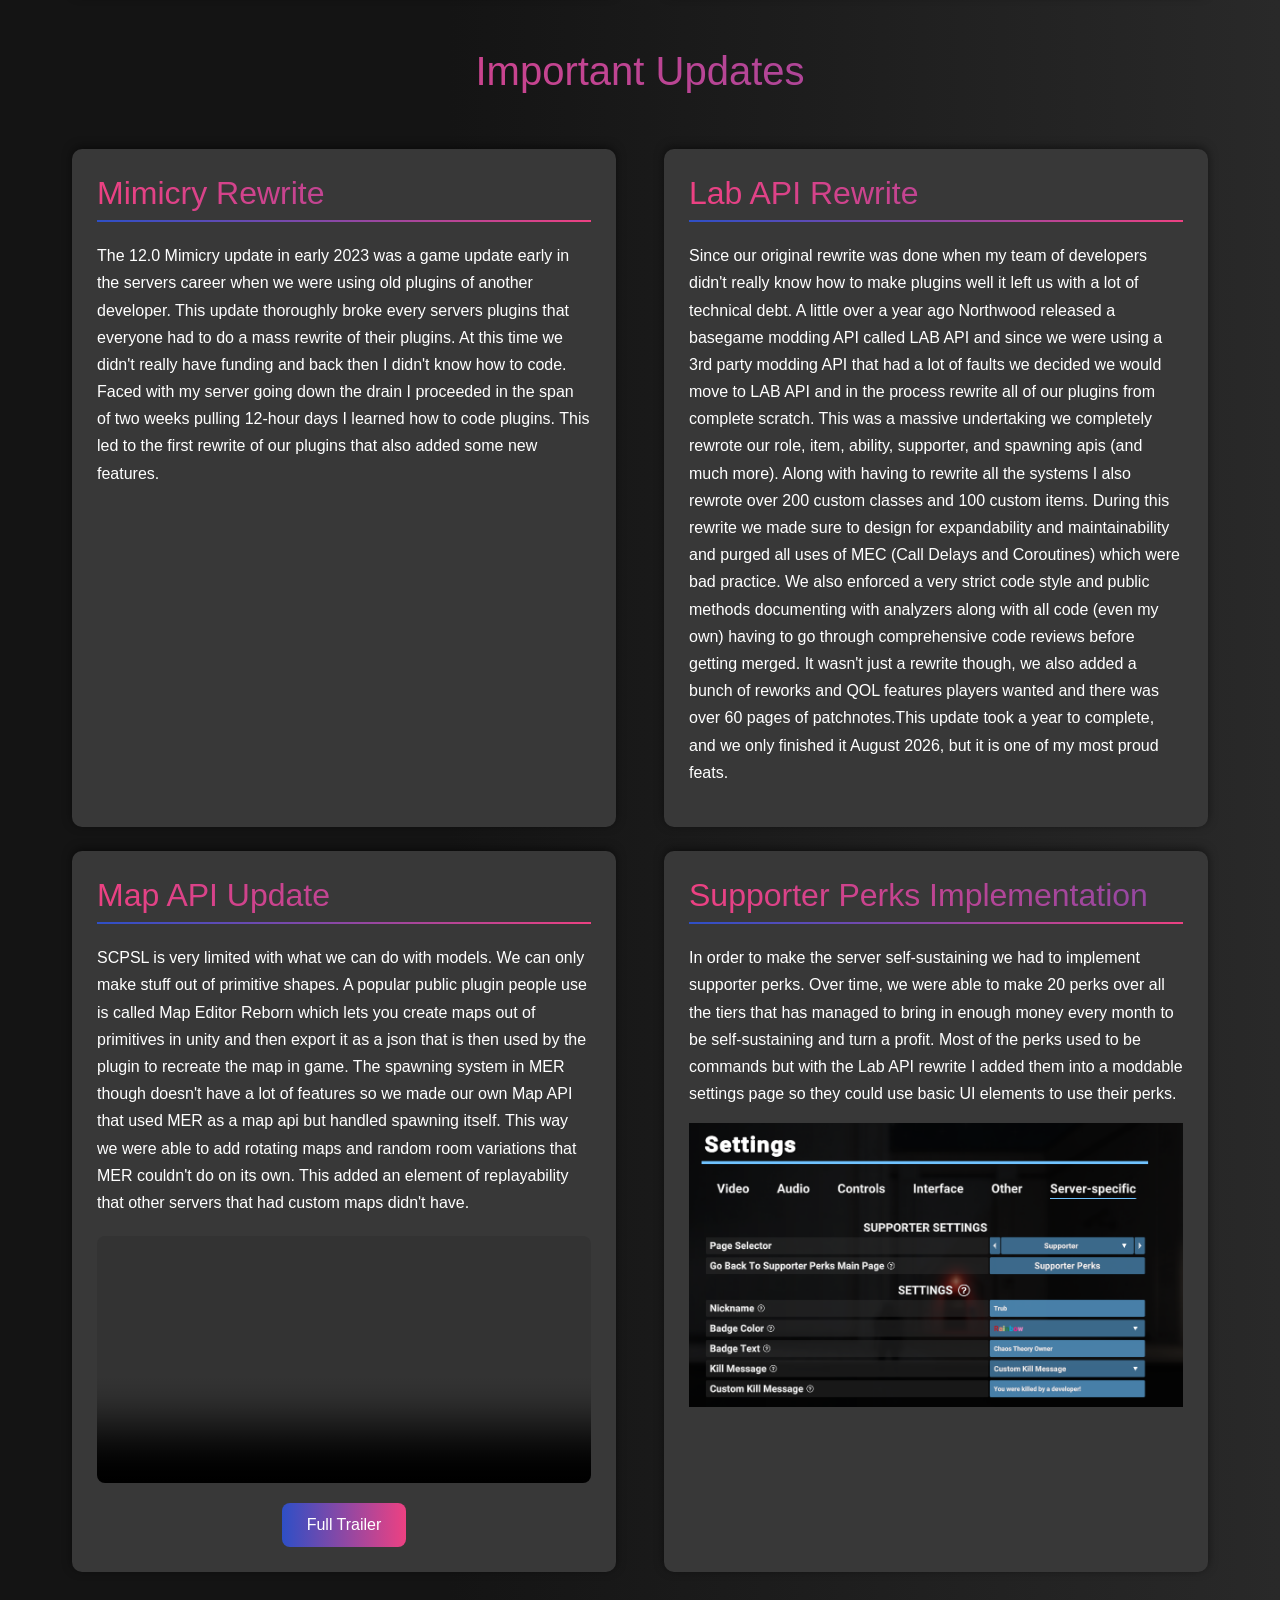
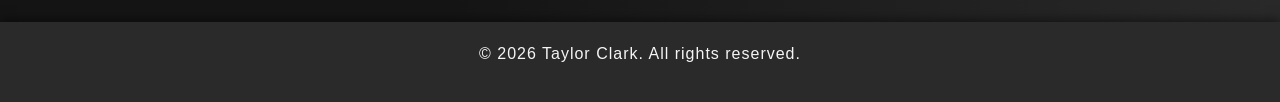
==== commit 58570cbe: "fix responsiveness of work experience pages" ====
--- a/chaostheory.html
+++ b/chaostheory.html
@@ -47,7 +47,7 @@
     </section>
 
     <div class="container-fluid px-4 px-lg-8">
-        <section class="row gx-5 gy-4 info-container page-container about-row">
+        <section class="row gx-5 gy-4 info-container px-2 px-md-4 px-lg-5 about-row">
             <section class="col-md-12 col-lg-6">
                 <section class="about-box">
                     <div class="about-title">
--- a/style.css
+++ b/style.css
@@ -90,11 +90,6 @@
 .info-container {
     display: flex;
     justify-content: space-between;
-}
-
-.page-container {
-    padding-left: 90px;
-    padding-right: 90px;
 }
 
 .about-box {
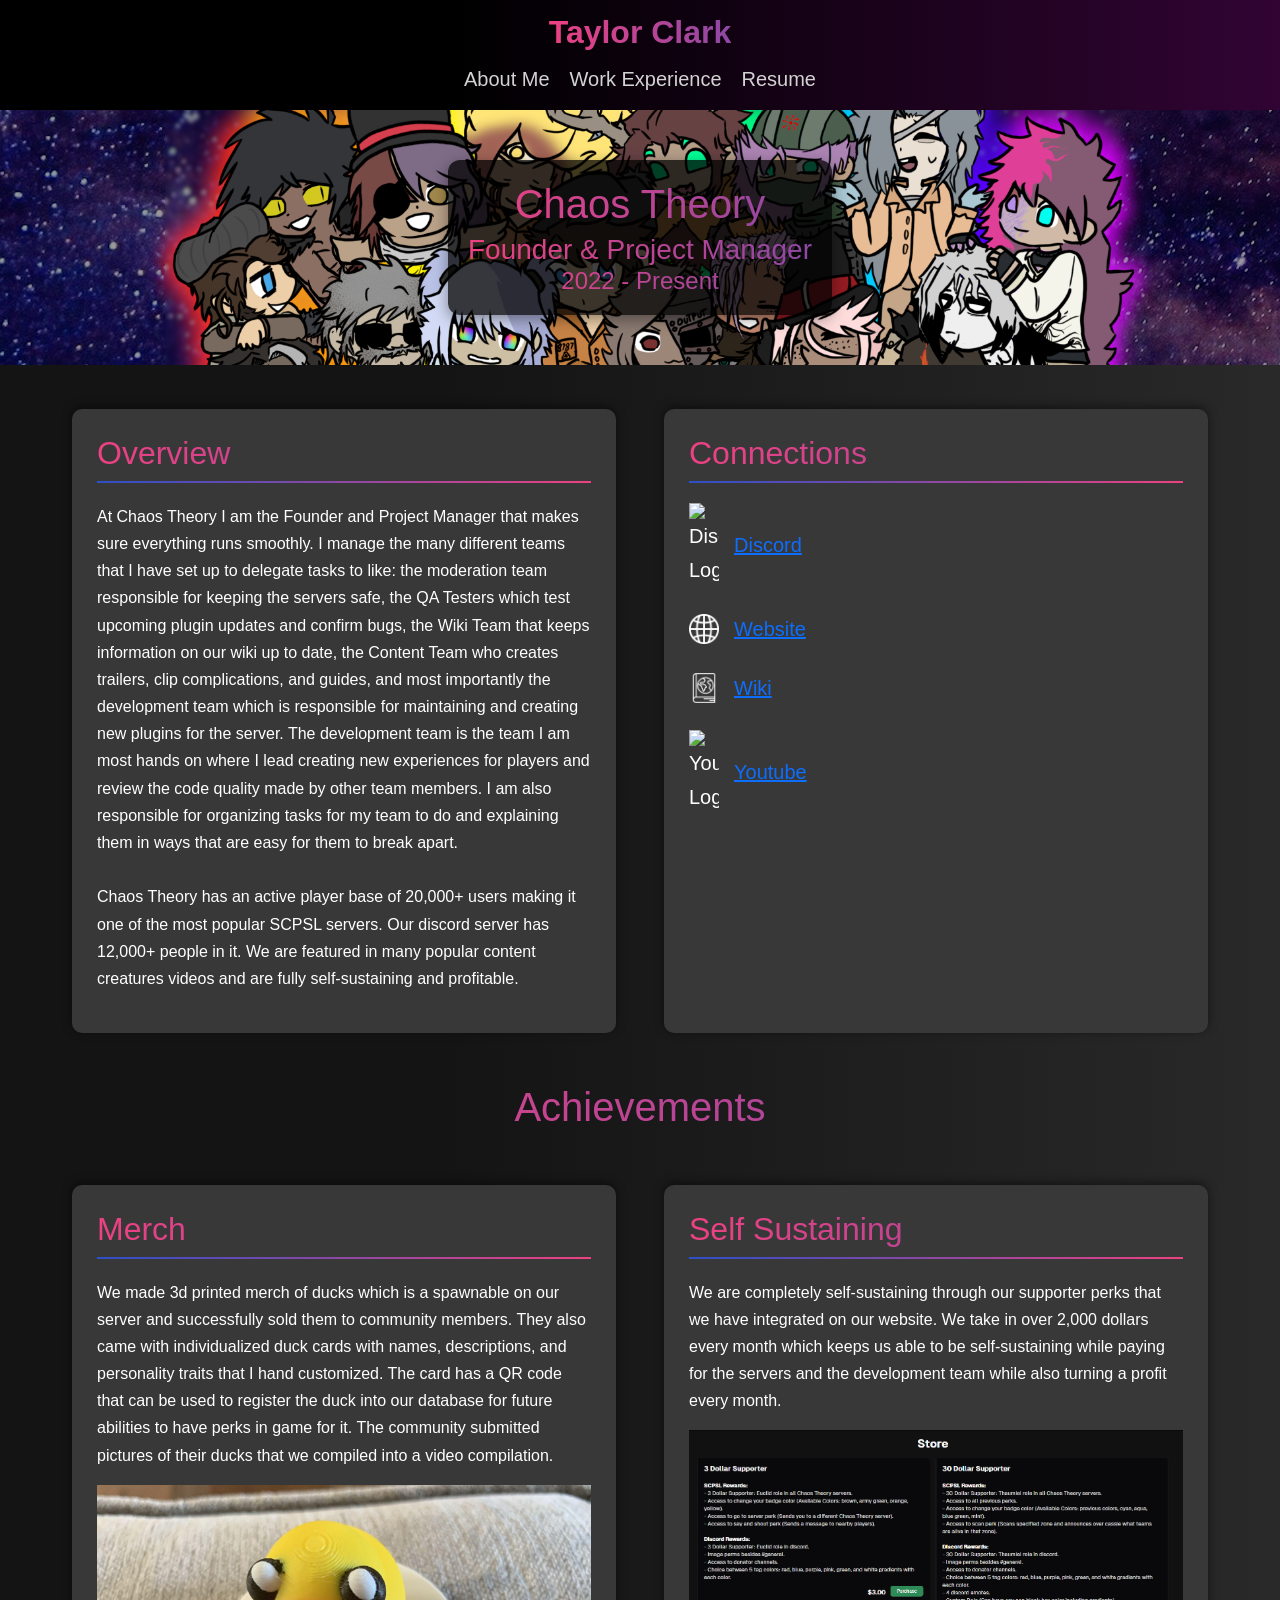
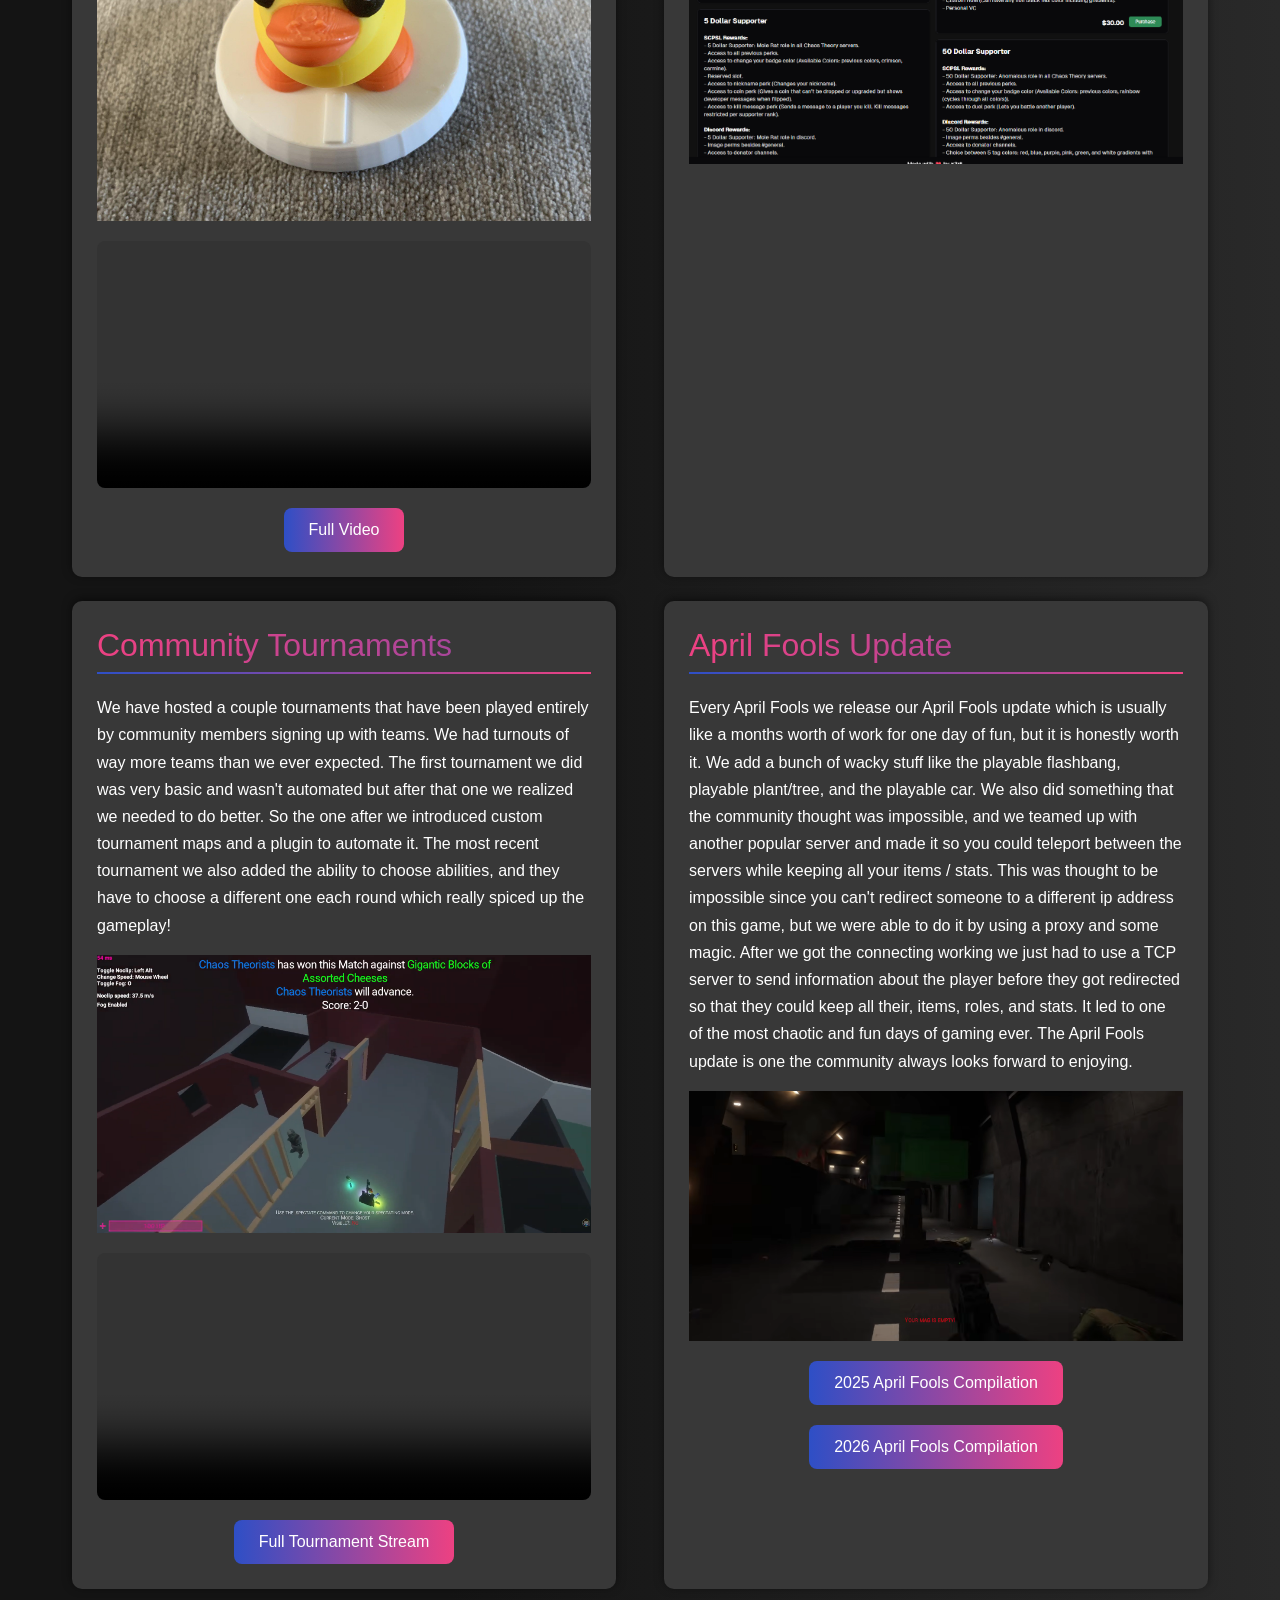
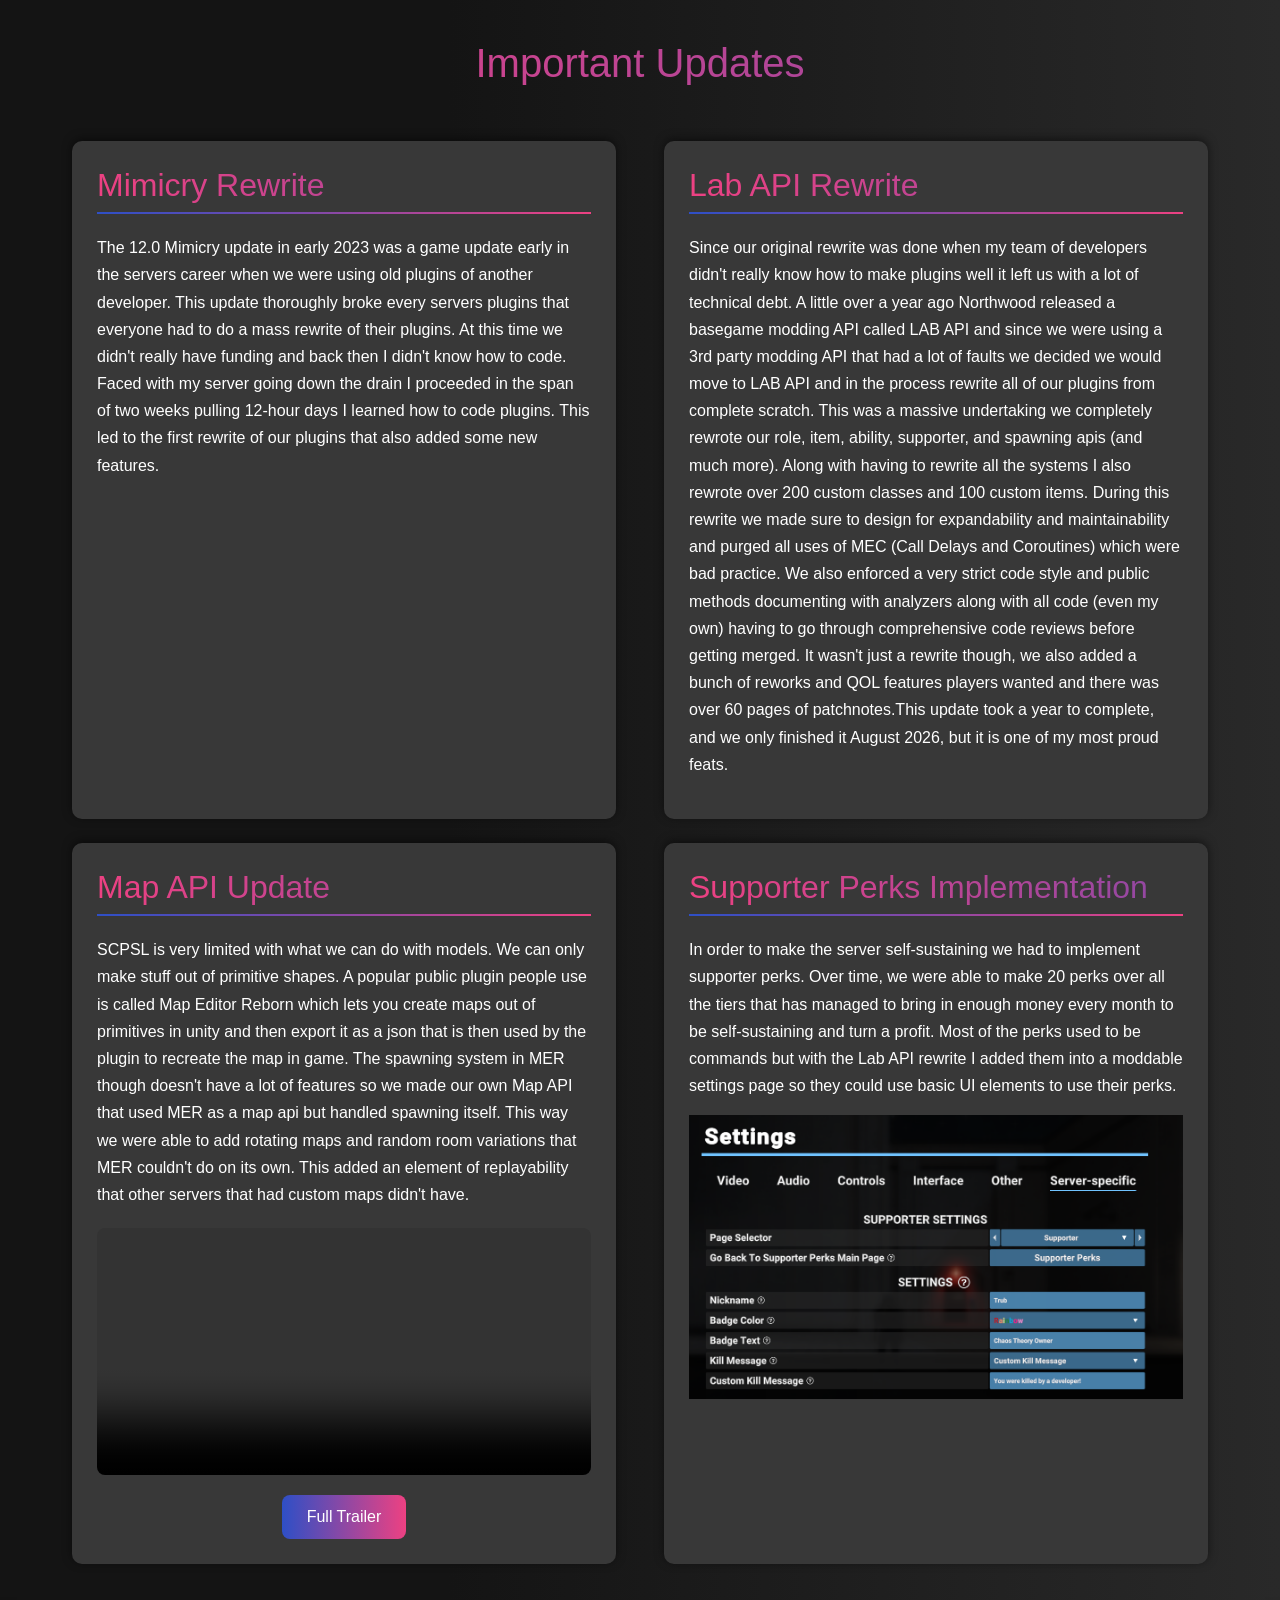
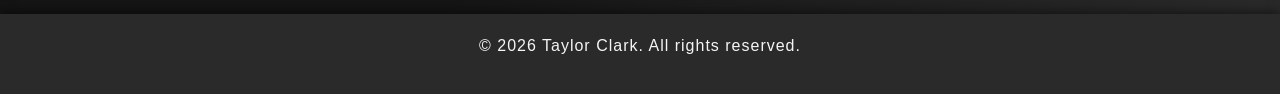
==== commit bfa07003: "dont use h1 for my name" ====
--- a/chaostheory.html
+++ b/chaostheory.html
@@ -20,7 +20,7 @@
 <header class="sticky-top">
     <nav class="navbar purple-black-gradient">
         <section class="container-fluid top-bar">
-            <h1>Taylor Clark</h1>
+            <span class="name">Taylor Clark</span>
 
             <ul class="navbar-nav navigation flex-row">
                 <li class="nav-item">
--- a/style.css
+++ b/style.css
@@ -241,6 +241,17 @@
     -webkit-background-clip: text;
     -webkit-text-fill-color: transparent;
     animation: gradient-fade 6s ease infinite;
+}
+
+.name {
+    background: linear-gradient(270deg, #2E4FC6, #ED4182);
+    background-size: 200% 200%;
+    -webkit-background-clip: text;
+    -webkit-text-fill-color: transparent;
+    animation: gradient-fade 6s ease infinite;
+    font-size: 2em;
+    font-weight: bold;
+    display: block;
 }
 
 footer {
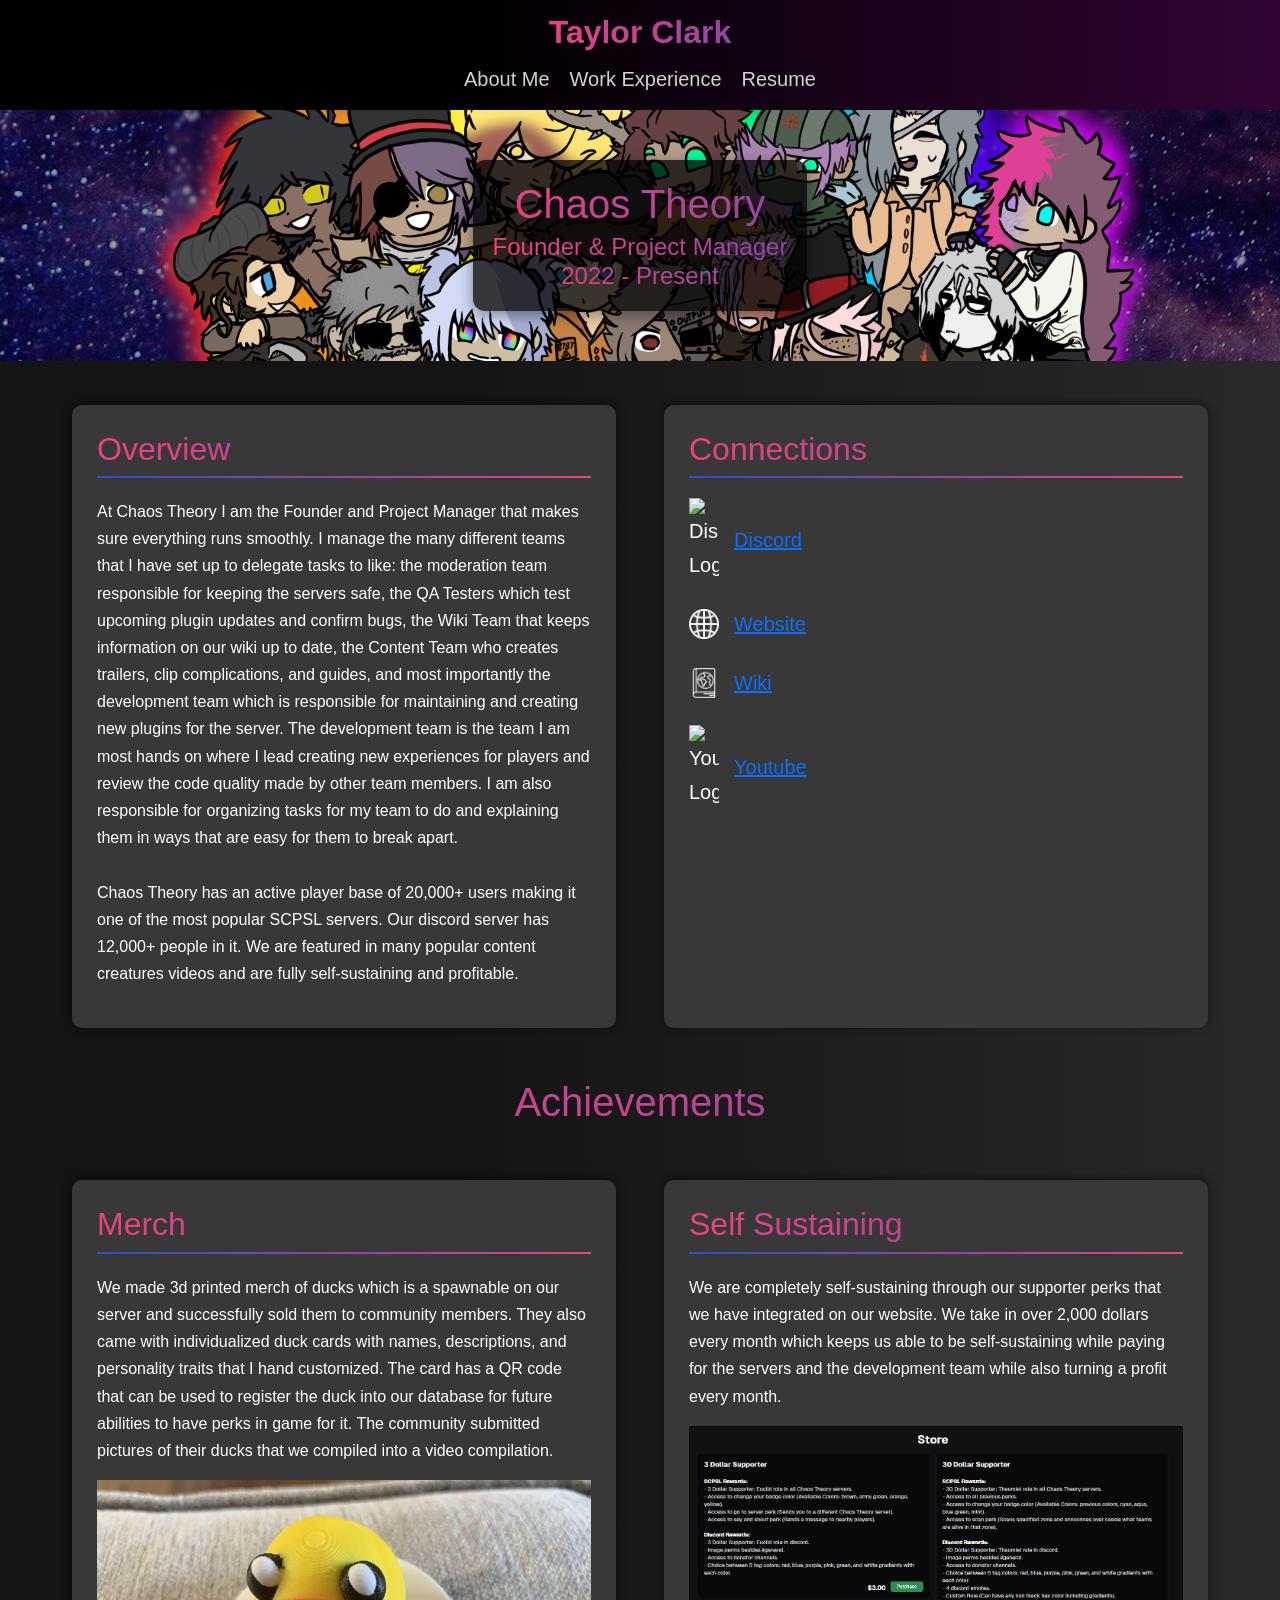
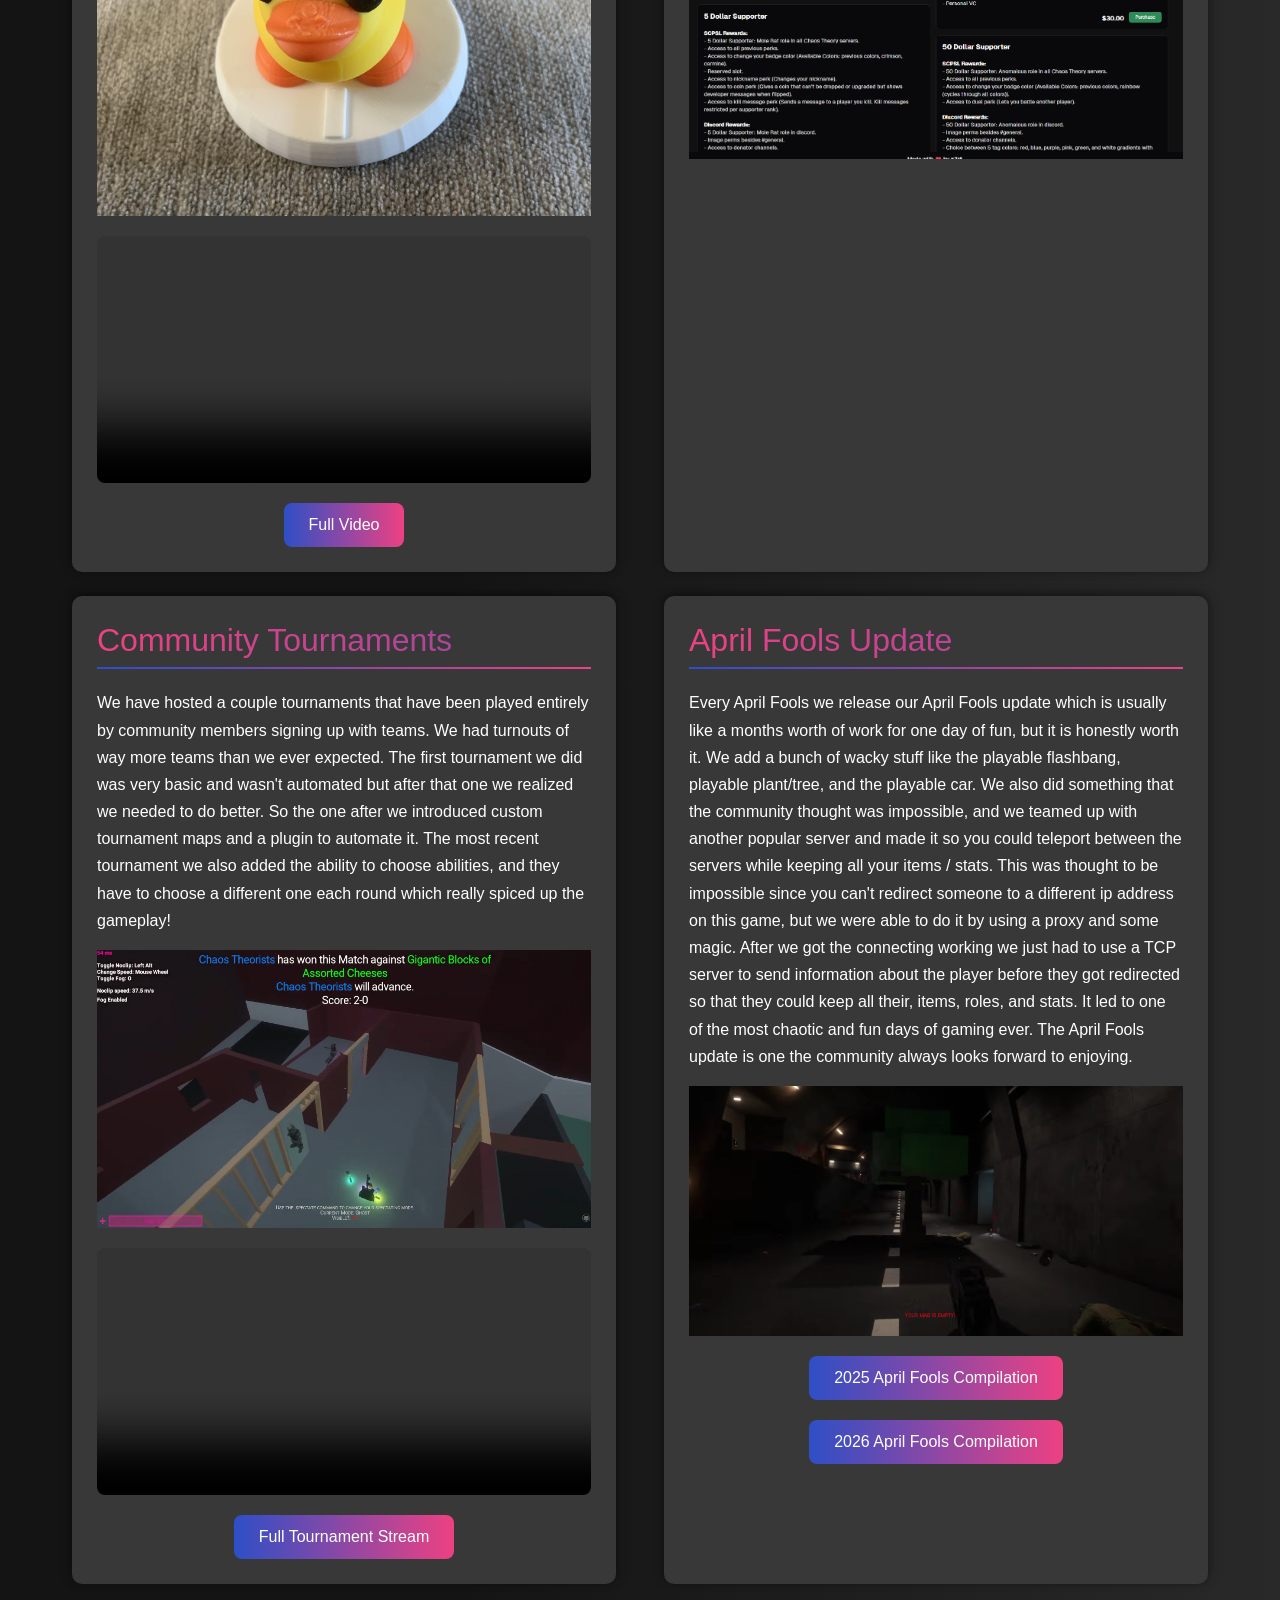
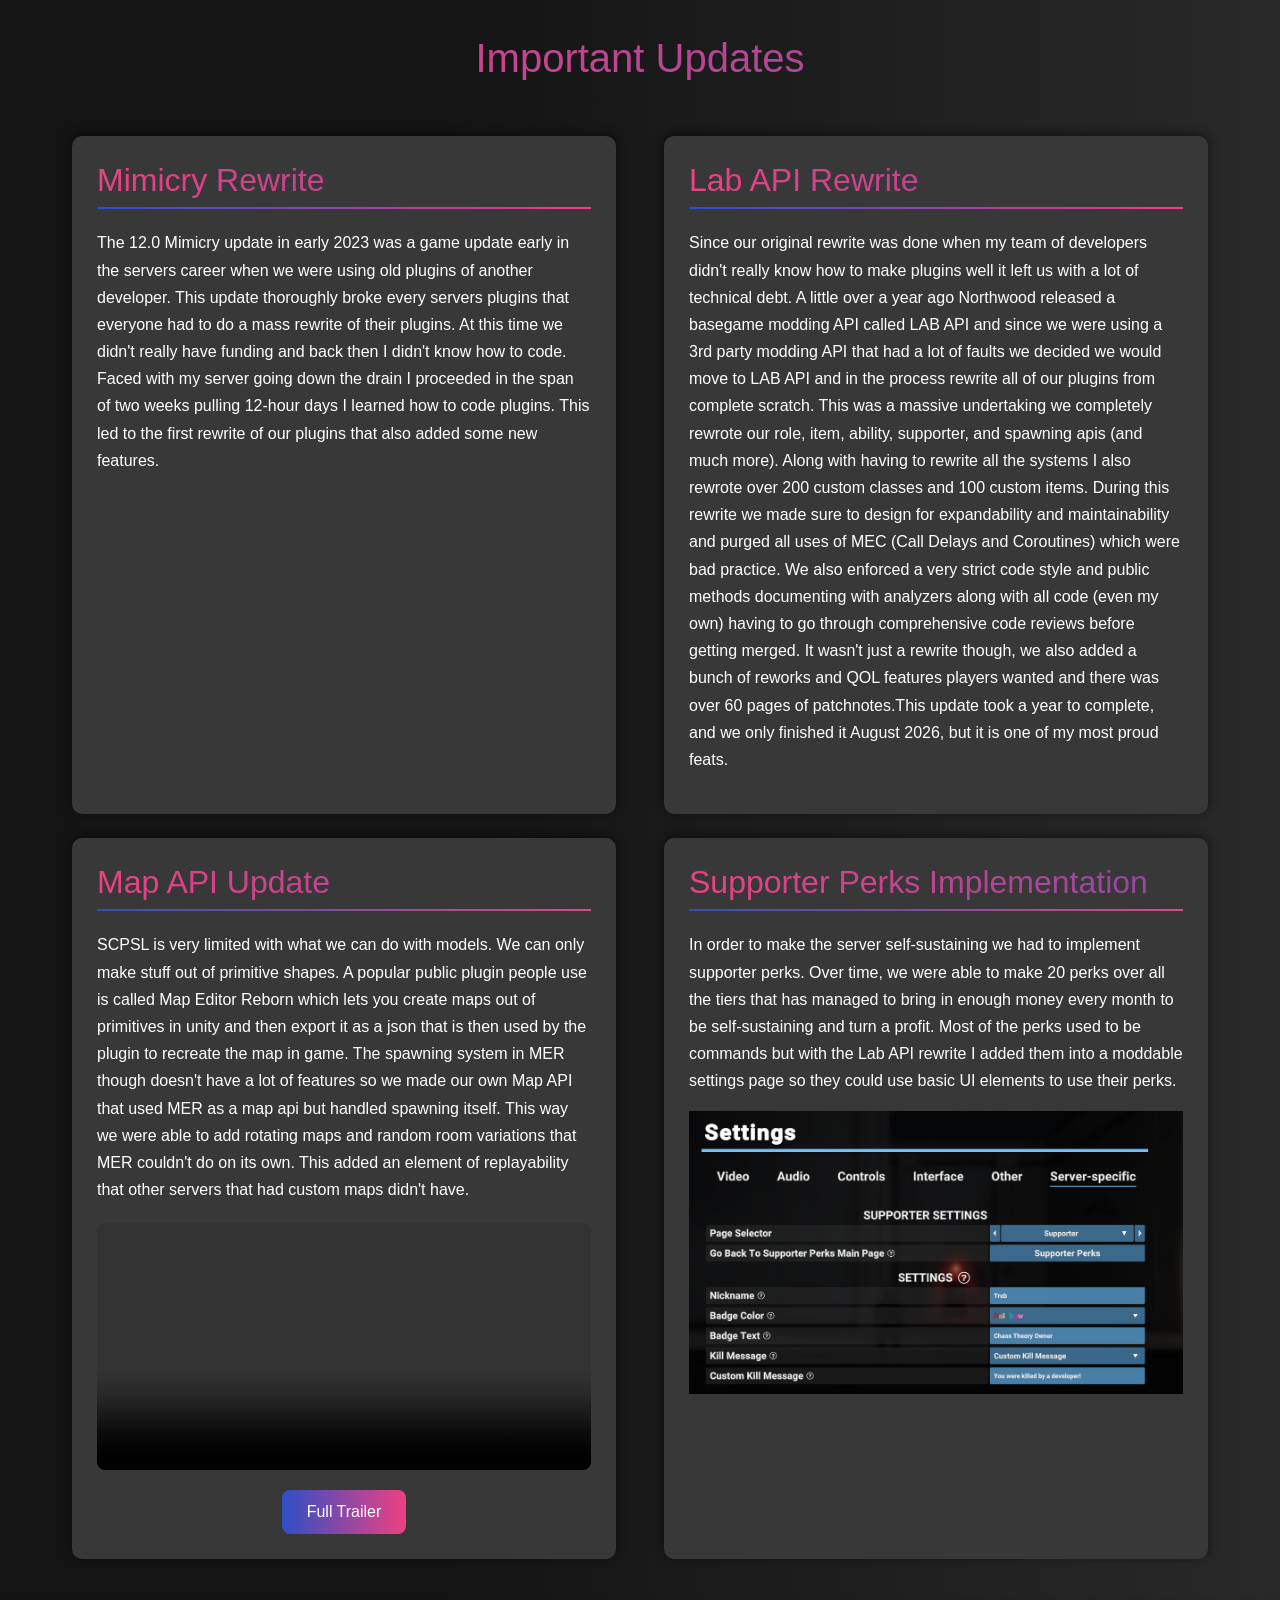
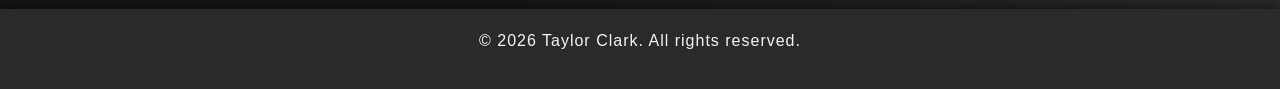
==== commit d7f4030d: "fix northwood page with html checker" ====
--- a/chaostheory.html
+++ b/chaostheory.html
@@ -41,8 +41,8 @@
     <section class="chaos-theory-banner">
         <div class="content-box ">
             <h1 class="subpage-headers">Chaos Theory</h1>
-            <h3 class="secondary-subpage-headers">Founder & Project Manager</h3>
-            <h4 class="secondary-subpage-headers">2022 - Present</h4>
+            <h2 class="secondary-subpage-headers">Founder & Project Manager</h2>
+            <h3 class="secondary-subpage-headers">2022 - Present</h3>
         </div>
     </section>
 
--- a/style.css
+++ b/style.css
@@ -183,6 +183,7 @@
 .secondary-subpage-headers {
     margin: 0;
     text-align: center;
+    font-size: 1.5rem;
 }
 
 .video {
@@ -241,6 +242,12 @@
     -webkit-background-clip: text;
     -webkit-text-fill-color: transparent;
     animation: gradient-fade 6s ease infinite;
+}
+
+.resume-frame {
+    width: 100%;
+    height: 800px;
+    border: none;
 }
 
 .name {
